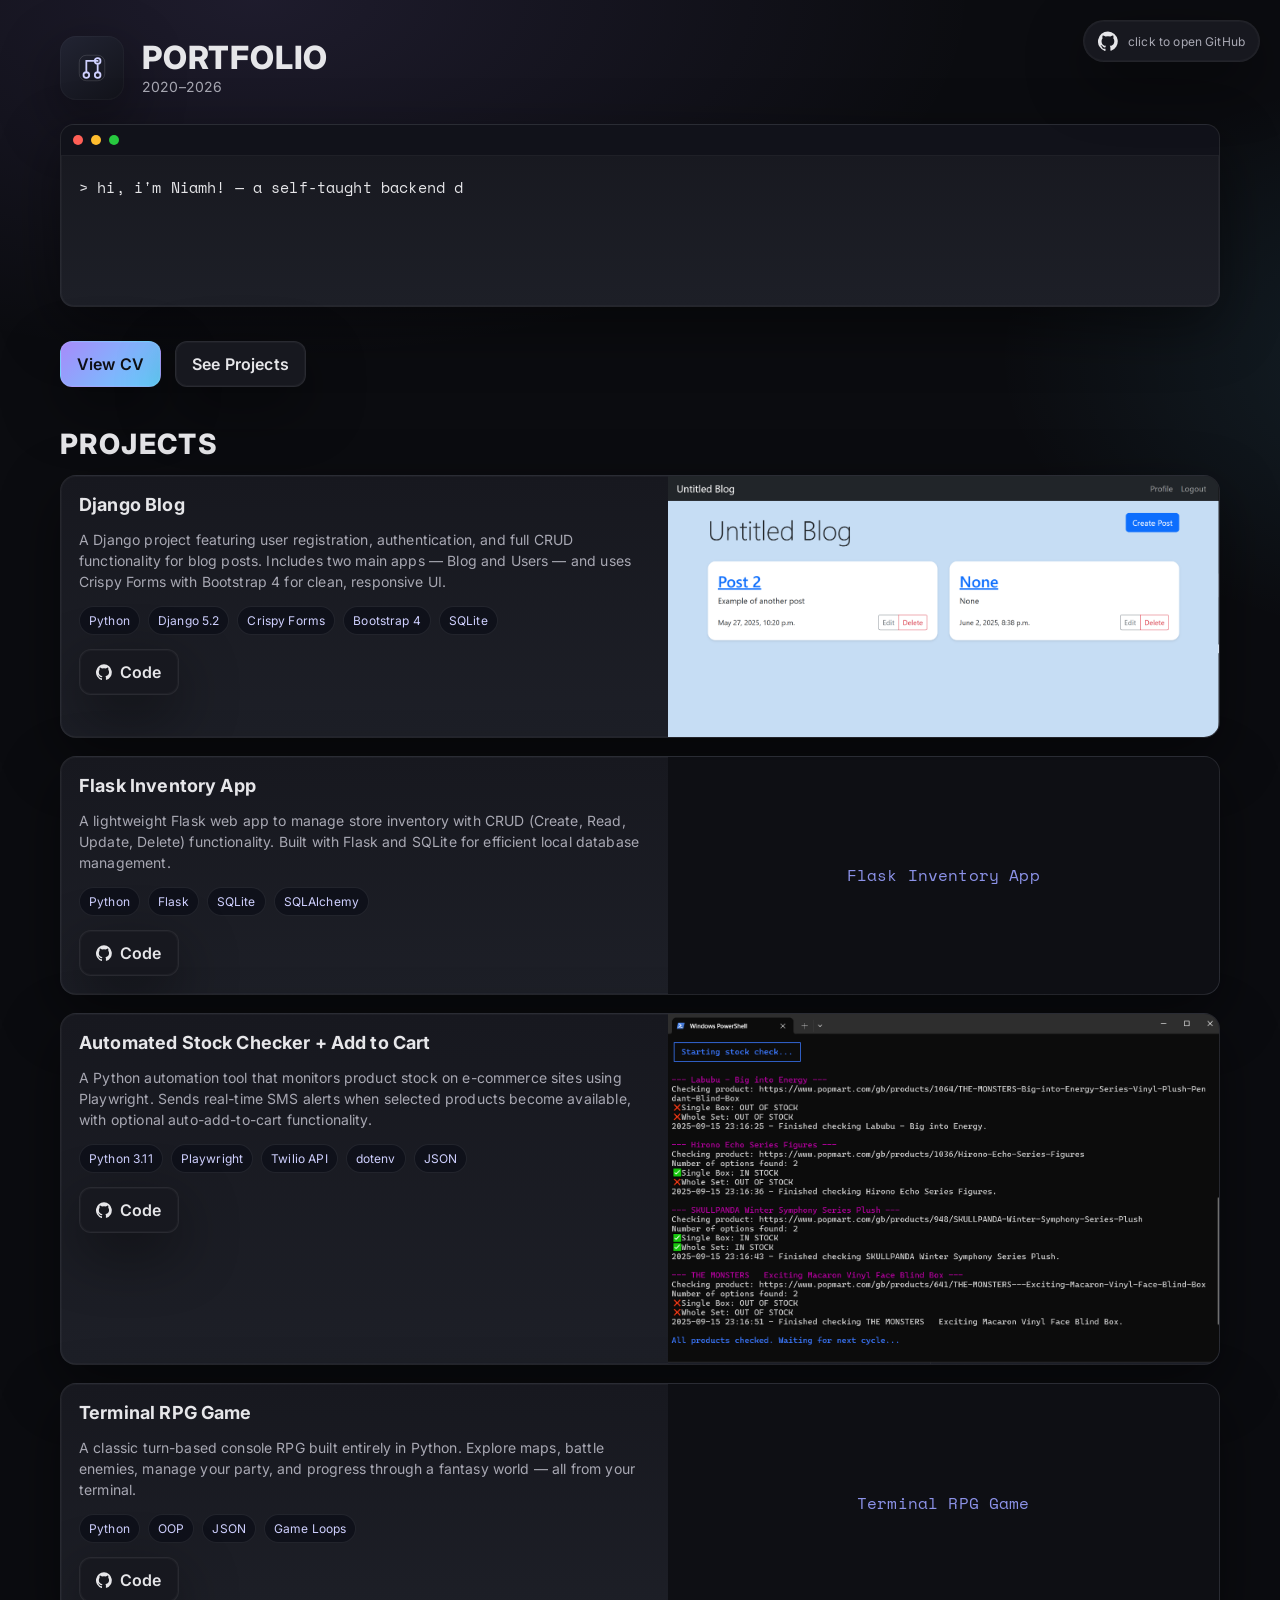
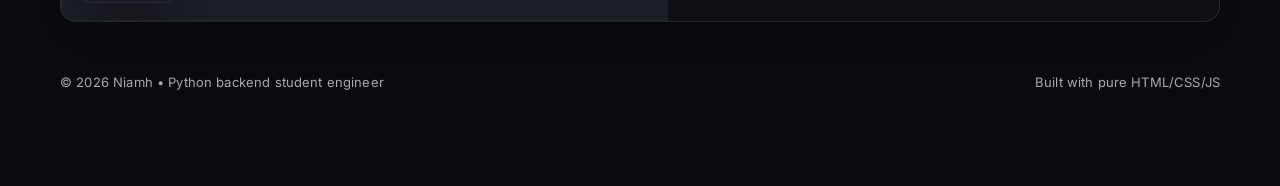
==== index.html @ 4425b6d7 "feat(frontend): add dynamic project card images and CSS media fit tweak - Updated projectCard() to a" ====
<!DOCTYPE html>
<html lang="en">
<head>
  <meta charset="UTF-8" />
  <meta name="viewport" content="width=device-width, initial-scale=1" />
  <title>Niamh | Python Backend Portfolio</title>
  <link rel="preconnect" href="https://fonts.googleapis.com">
  <link rel="preconnect" href="https://fonts.gstatic.com" crossorigin>
  <link href="https://fonts.googleapis.com/css2?family=Inter:wght@400;600;800&family=Space+Mono:wght@400;700&display=swap" rel="stylesheet">
  <style>
    :root{
      --bg:#0b0c10;
      --panel:#17181f;
      --panel-2:#1d1f27;
      --text:#e6e6e9;
      --muted:#a8a8b3;
      --accent:#a78bfa;    /* lavender */
      --accent-2:#64d2ff;  /* blue */
      --ok:#41d695;
      --shadow: 0 20px 60px rgba(0,0,0,.45), 0 0 0 1px rgba(255,255,255,.03) inset;
      --radius: 18px;
    }
    *{box-sizing:border-box}
    html,body{margin:0}
    body{
      font-family: Inter, system-ui, -apple-system, Segoe UI, Roboto, Ubuntu, Cantarell, Noto Sans, "Helvetica Neue", Arial, "Apple Color Emoji", "Segoe UI Emoji";
      background: radial-gradient(1200px 600px at 20% 0%, rgba(167,139,250,.12), transparent 60%),
                  radial-gradient(900px 500px at 120% 20%, rgba(100,210,255,.12), transparent 60%),
                  var(--bg);
      color:var(--text);
      letter-spacing:.15px;
    }
    a{color:inherit}
    .container{max-width:1200px;margin:0 auto;padding:28px 20px 96px}

    /* Header */
    header{display:flex;align-items:center;gap:18px;margin-top:8px;margin-bottom:24px}
    .logo{
      display:grid;place-items:center;height:64px;width:64px;border-radius:16px;background:linear-gradient(145deg, #222433, #12131a);
      box-shadow: var(--shadow);
    }
    .logo svg{height:34px}
    .title{line-height:1}
    .title h1{font-weight:800;margin:0;font-size:32px;letter-spacing:.8px}
    .title p{margin:6px 0 0;color:var(--muted);font-size:14px}

    /* GitHub bubble */
    .github-fab{position:fixed;right:20px;top:20px;z-index:50}
    .github-fab a{display:flex;align-items:center;gap:10px;background:var(--panel);padding:10px 14px;border-radius:999px;text-decoration:none;color:var(--text);box-shadow:var(--shadow);border:1px solid rgba(255,255,255,.05)}
    .github-fab .hint{font-size:12px;color:var(--muted)}
    .github-fab svg{height:20px;width:20px}

    /* Intro terminal */
    .intro{display:grid;grid-template-columns:1fr;gap:24px;align-items:start;margin-bottom:40px}
    .term{
      background:linear-gradient(180deg, var(--panel), var(--panel-2));
      border-radius:14px;box-shadow:var(--shadow);
      border:1px solid rgba(255,255,255,.06);
      overflow:hidden;
    }
    .term-header{display:flex;align-items:center;gap:8px;padding:10px 12px;border-bottom:1px solid rgba(255,255,255,.06);background:#11121a}
    .dot{height:10px;width:10px;border-radius:10px}
    .dot.red{background:#ff5f56}.dot.yellow{background:#ffbd2e}.dot.green{background:#27c93f}
    .term-body{font-family:"Space Mono", ui-monospace, SFMono-Regular, Menlo, Monaco, Consolas, "Liberation Mono", "Courier New", monospace;
      padding:20px 18px 24px;font-size:15px;white-space:pre-wrap;min-height:150px}
    .caret{display:inline-block;width:9px;height:1.15em;background:#9aa1ff;vertical-align:-2px;margin-left:2px;animation:blink 1.1s steps(2,end) infinite}
    @keyframes blink{50%{opacity:0}}

    .cta-row{display:flex;gap:14px;margin-top:10px}
    .btn{display:inline-flex;align-items:center;gap:8px;padding:12px 16px;border-radius:12px;text-decoration:none;font-weight:600;border:1px solid rgba(255,255,255,.08);box-shadow:var(--shadow)}
    .btn.primary{background:linear-gradient(135deg, var(--accent), var(--accent-2));color:#0e0f14}
    .btn.ghost{background:var(--panel);color:var(--text)}

    /* Projects */
    .section-title{font-size:28px;font-weight:800;margin:26px 0 14px;letter-spacing:1.4px}
    .projects{display:grid;grid-template-columns:repeat(12,1fr);gap:18px}
    .card{grid-column:span 12;background:linear-gradient(180deg, var(--panel), var(--panel-2));border:1px solid rgba(255,255,255,.06);border-radius:16px;overflow:hidden;display:grid;grid-template-columns:1.1fr 1fr;box-shadow:var(--shadow)}
    .card-media{position:relative;background:#0e0f14;min-height:160px}
    .thumb{position:absolute;inset:0;display:grid;place-items:center;font-family:"Space Mono";color:#9aa1ff;opacity:.9}
    .card-body{padding:18px}
    .card h3{margin:0 0 8px;font-size:18px}
    .desc{color:var(--muted);font-size:14px;line-height:1.5}
    .stack{display:flex;flex-wrap:wrap;gap:8px;margin:12px 0 14px}
    .tag{font-size:12px;padding:6px 9px;border-radius:999px;background:#0f111a;border:1px solid rgba(255,255,255,.08);color:#cfd0ff}
    .card-actions{display:flex;gap:10px}

    .github-icon{height:16px;width:16px}

    @media (max-width:950px){
      .card{grid-template-columns:1fr}
    }
    @media (min-width:780px){
      .card{grid-column:span 12}
    }

    /* Make project images cover box neatly */
    .card-media { display:flex; align-items:center; justify-content:center; overflow:hidden; }
    .card-media img { width:100%; height:100%; object-fit:cover; }



    footer{margin-top:52px;color:var(--muted);font-size:13px;display:flex;justify-content:space-between;gap:10px;flex-wrap:wrap}
  </style>
</head>
<body>
  <!-- Floating GitHub CTA -->
  <div class="github-fab" aria-label="Open GitHub profile">
    <a id="githubLink" href="#" target="_blank" rel="noopener">
      <svg viewBox="0 0 24 24" fill="currentColor" aria-hidden="true"><path d="M12 .5a12 12 0 0 0-3.79 23.39c.6.11.82-.26.82-.58l-.01-2.04c-3.34.73-4.04-1.61-4.04-1.61-.54-1.39-1.31-1.76-1.31-1.76-1.07-.73.08-.72.08-.72 1.19.08 1.82 1.23 1.82 1.23 1.05 1.8 2.75 1.28 3.42.98.11-.76.41-1.28.75-1.57-2.66-.3-5.47-1.34-5.47-5.97 0-1.32.47-2.39 1.23-3.24-.12-.3-.53-1.52.12-3.17 0 0 1.01-.32 3.3 1.23a11.5 11.5 0 0 1 6 0c2.29-1.55 3.3-1.23 3.3-1.23.65 1.65.24 2.87.12 3.17.76.85 1.23 1.92 1.23 3.24 0 4.64-2.81 5.67-5.49 5.97.42.36.8 1.08.8 2.18l-.01 3.23c0 .32.21.7.83.58A12 12 0 0 0 12 .5Z"/></svg>
      <span class="hint">click to open GitHub</span>
    </a>
  </div>

  <div class="container">
    <header>
      <div class="logo" aria-hidden="true">
        <svg viewBox="0 0 48 48" fill="none" xmlns="http://www.w3.org/2000/svg">
          <rect x="6" y="6" width="36" height="36" rx="10" stroke="rgba(255,255,255,.18)"/>
          <path d="M16 30a4 4 0 1 0 0 8 4 4 0 0 0 0-8Zm16-20a4 4 0 1 0 0 8 4 4 0 0 0 0-8Zm0 20a4 4 0 1 0 0 8 4 4 0 0 0 0-8ZM16 30V14h16m0 16V18" stroke="#cfd0ff" stroke-width="2.5" stroke-linecap="round"/>
        </svg>
      </div>
      <div class="title">
        <h1>PORTFOLIO</h1>
        <p id="years">2020–<span id="year"></span></p>
      </div>
    </header>

    <section class="intro">
      <div class="term" aria-label="terminal intro">
        <div class="term-header">
          <span class="dot red"></span>
          <span class="dot yellow"></span>
          <span class="dot green"></span>
        </div>
        <div class="term-body" id="terminalText" role="status" aria-live="polite"></div>
      </div>
      <div class="cta-row">
        <a class="btn primary" id="cvBtn" href="#" target="_blank" rel="noopener">View CV</a>
        <a class="btn ghost" href="#projects">See Projects</a>
      </div>
    </section>

    <h2 class="section-title" id="projects">PROJECTS</h2>
    <div class="projects" id="projectsGrid" aria-live="polite"></div>

    <footer>
      <span>© <span id="footerYear"></span> Niamh • Python backend student engineer</span>
      <span>Built with pure HTML/CSS/JS</span>
    </footer>
  </div>

  <script>
    // ====== Editable profile links ======
    const LINKS = {
      github: "https://github.com/nievyx/",
      cv: "https://your-cv-link.example.com/Niamh_CV.pdf"
    };

    // ====== Intro typewriter ======
    const introLines = [
      "> hi, i'm Niamh! — a self-taught backend developer and first-year software engineering student ",
      "> i love designing efficient python APIs, automating workflows, and exploring devops practices",
      "> currently expanding my skills through projects and open to remote opportunities"
    ];

    function typeInto(el, lines, speed=28){
      let i=0, line=0; el.textContent="";
      function tick(){
        if(line >= lines.length){
          if(!el.querySelector('.caret')){const c=document.createElement('span');c.className='caret';el.appendChild(c);}return;
        }
        if(i < lines[line].length){
          el.textContent += lines[line][i++];
        }else{
          el.textContent += "\n"; line++; i=0;
        }
        requestAnimationFrame(()=>setTimeout(tick, speed));
      }
      tick();
    }

    // ====== Projects data ====== #TODO: modularise products - Move project data into /data/projects.js for maintainability 
    const user_github_site = "https://github.com/nievyx"
    // const project_image_folder = "\assets\imgs\" + name + "\demo.png"
    const projects = [
      {
    title: "Django Blog",
    name: "django_project",
    desc: "A Django project featuring user registration, authentication, and full CRUD functionality for blog posts. Includes two main apps — Blog and Users — and uses Crispy Forms with Bootstrap 4 for clean, responsive UI.",
    stack: ["Python", "Django 5.2", "Crispy Forms", "Bootstrap 4", "SQLite"],
    links: { 
      repo: user_github_site + "/Django_Project", 
      demo: null 
    }
  },
  {
    title: "Flask Inventory App",
    name: "flaskinventoryapp",
    desc: "A lightweight Flask web app to manage store inventory with CRUD (Create, Read, Update, Delete) functionality. Built with Flask and SQLite for efficient local database management.",
    stack: ["Python", "Flask", "SQLite", "SQLAlchemy"],
    links: { 
      repo: user_github_site + "/FlaskInventoryApp", 
      demo: null 
    }
  },
  {
    title: "Automated Stock Checker + Add to Cart",
    name: "playwright-auto-checker",
    desc: "A Python automation tool that monitors product stock on e-commerce sites using Playwright. Sends real-time SMS alerts when selected products become available, with optional auto-add-to-cart functionality.",
    stack: ["Python 3.11", "Playwright", "Twilio API", "dotenv", "JSON"],
    links: { 
      repo: user_github_site + "/playwright-auto-checker", 
      demo: null
    }
  },
  {
    title: "Terminal RPG Game",
    name: "class-based-rpg-python",
    desc: "A classic turn-based console RPG built entirely in Python. Explore maps, battle enemies, manage your party, and progress through a fantasy world — all from your terminal.",
    stack: ["Python", "OOP", "JSON", "Game Loops"],
    links: { 
      repo: user_github_site + "/class-based-rpg-python", 
      demo: null 
    }
  }
];
    

    // function projectCard(p){
    //   const grid = document.createElement('article');
    //   grid.className = 'card';
    //   grid.innerHTML = `
    //     <div class="card-body">
    //       <h3>${p.title}</h3>
    //       <p class="desc">${p.desc}</p>
    //       <div class="stack">${p.stack.map(s=>`<span class="tag">${s}</span>`).join('')}</div>
    //       <div class="card-actions">
    //         ${p.links.repo ? `<a class="btn ghost" href="${p.links.repo}" target="_blank" rel="noopener"> <svg class="github-icon" viewBox="0 0 24 24" fill="currentColor"><path d="M12 .5a12 12 0 0 0-3.79 23.39c.6.11.82-.26.82-.58l-.01-2.04c-3.34.73-4.04-1.61-4.04-1.61-.54-1.39-1.31-1.76-1.31-1.76-1.07-.73.08-.72.08-.72 1.19.08 1.82 1.23 1.82 1.23 1.05 1.8 2.75 1.28 3.42.98.11-.76.41-1.28.75-1.57-2.66-.3-5.47-1.34-5.47-5.97 0-1.32.47-2.39 1.23-3.24-.12-.3-.53-1.52.12-3.17 0 0 1.01-.32 3.3 1.23a11.5 11.5 0 0 1 6 0c2.29-1.55 3.3-1.23 3.3-1.23.65 1.65.24 2.87.12 3.17.76.85 1.23 1.92 1.23 3.24 0 4.64-2.81 5.67-5.49 5.97.42.36.8 1.08.8 2.18l-.01 3.23c0 .32.21.7.83.58A12 12 0 0 0 12 .5Z"/></svg> Code</a>`: ''}
    //         ${p.links.demo ? `<a class="btn primary" href="${p.links.demo}" target="_blank" rel="noopener">Live Demo</a>`: ''}
    //       </div>
    //     </div>
    //     <div class="card-media">
    //       <div class="thumb">${p.title}</div>
    //     </div>`;
    //   return grid;
    // }

    function projectCard(p){
    const grid = document.createElement('article');
    grid.className = 'card';

    // build media
    const media = document.createElement('div');
    media.className = 'card-media';

    const img = document.createElement('img');
    img.src = `assets/imgs/${p.name}/demo.png`;
    img.alt = `${p.title} demo`;
    img.loading = "lazy";
    img.onerror = () => {
      img.remove();
      const thumb = document.createElement('div');
      thumb.className = 'thumb';
      thumb.textContent = p.title;
      media.appendChild(thumb);
    };
    media.appendChild(img);

    grid.innerHTML = `
      <div class="card-body">
        <h3>${p.title}</h3>
        <p class="desc">${p.desc}</p>
        <div class="stack">${p.stack.map(s=>`<span class="tag">${s}</span>`).join('')}</div>
        <div class="card-actions">
          ${p.links.repo ? `<a class="btn ghost" href="${p.links.repo}" target="_blank" rel="noopener">
            <svg class="github-icon" viewBox="0 0 24 24" fill="currentColor"><path d="M12 .5a12 12 0 0 0-3.79 23.39c.6.11.82-.26.82-.58l-.01-2.04c-3.34.73-4.04-1.61-4.04-1.61-.54-1.39-1.31-1.76-1.31-1.76-1.07-.73.08-.72.08-.72 1.19.08 1.82 1.23 1.82 1.23 1.05 1.8 2.75 1.28 3.42.98.11-.76.41-1.28.75-1.57-2.66-.3-5.47-1.34-5.47-5.97 0-1.32.47-2.39 1.23-3.24-.12-.3-.53-1.52.12-3.17 0 0 1.01-.32 3.3 1.23a11.5 11.5 0 0 1 6 0c2.29-1.55 3.3-1.23 3.3-1.23.65 1.65.24 2.87.12 3.17.76.85 1.23 1.92 1.23 3.24 0 4.64-2.81 5.67-5.49 5.97.42.36.8 1.08.8 2.18l-.01 3.23c0 .32.21.7.83.58A12 12 0 0 0 12 .5Z"/></svg>
            Code</a>`: ''}
          ${p.links.demo ? `<a class="btn primary" href="${p.links.demo}" target="_blank" rel="noopener">Live Demo</a>`: ''}
        </div>
      </div>
    `;
    grid.appendChild(media);
    return grid;
  }


    // Render
    document.getElementById('projectsGrid').append(...projects.map(projectCard));
    typeInto(document.getElementById('terminalText'), introLines, 18);

    // Years & links
    const y = new Date().getFullYear();
    document.getElementById('year').textContent = y;
    document.getElementById('footerYear').textContent = y;
    document.getElementById('githubLink').href = LINKS.github;
    document.getElementById('cvBtn').href = LINKS.cv;
  </script>
</body>
</html>
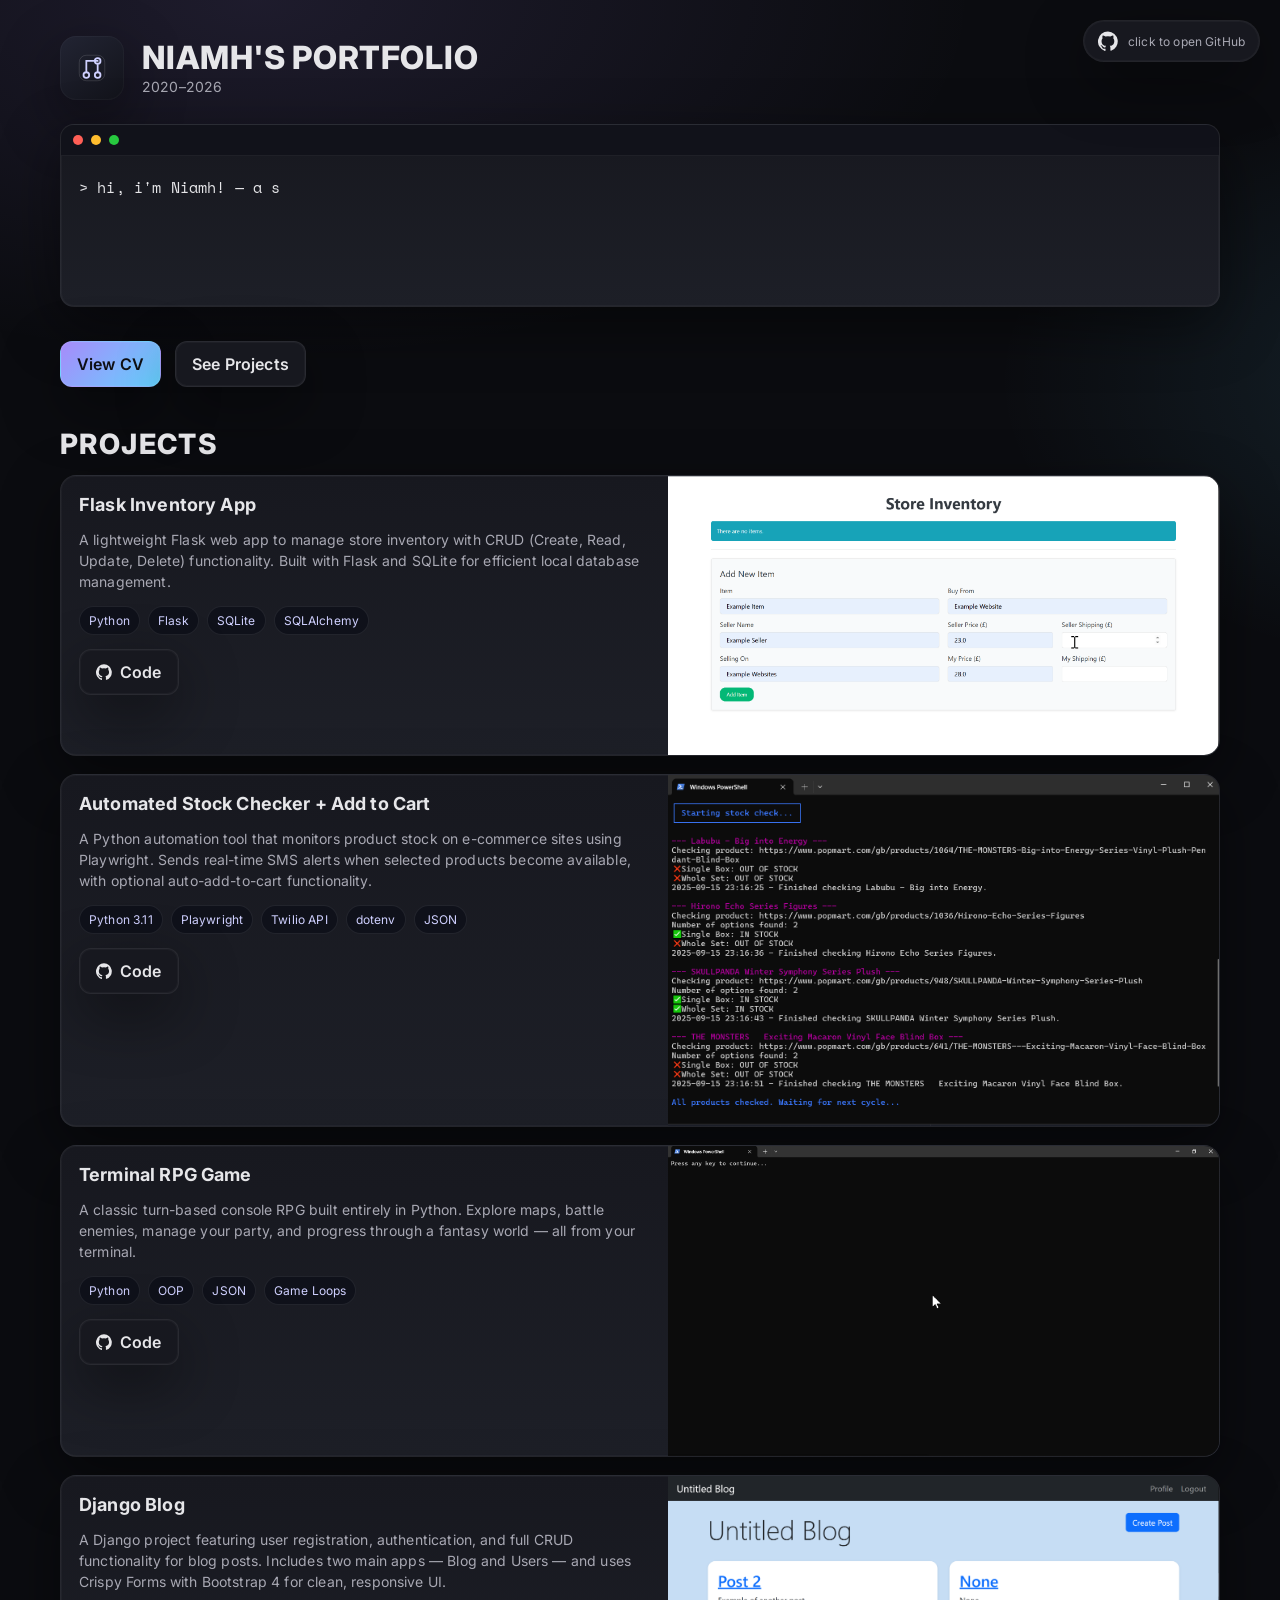
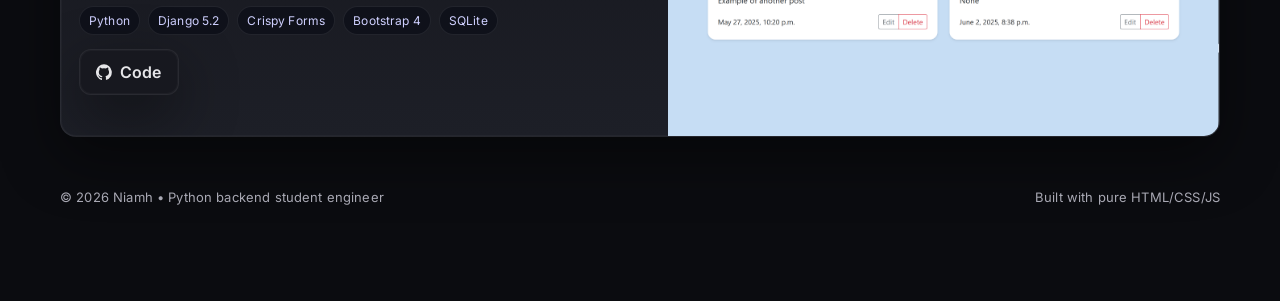
==== commit a0a03a39: "feat(frontend: supports gifs and defaults to png when not available, header updated with name" ====
--- a/index.html
+++ b/index.html
@@ -120,7 +120,7 @@
         </svg>
       </div>
       <div class="title">
-        <h1>PORTFOLIO</h1>
+        <h1>NIAMH'S PORTFOLIO</h1>
         <p id="years">2020–<span id="year"></span></p>
       </div>
     </header>
@@ -183,16 +183,6 @@
     const user_github_site = "https://github.com/nievyx"
     // const project_image_folder = "\assets\imgs\" + name + "\demo.png"
     const projects = [
-      {
-    title: "Django Blog",
-    name: "django_project",
-    desc: "A Django project featuring user registration, authentication, and full CRUD functionality for blog posts. Includes two main apps — Blog and Users — and uses Crispy Forms with Bootstrap 4 for clean, responsive UI.",
-    stack: ["Python", "Django 5.2", "Crispy Forms", "Bootstrap 4", "SQLite"],
-    links: { 
-      repo: user_github_site + "/Django_Project", 
-      demo: null 
-    }
-  },
   {
     title: "Flask Inventory App",
     name: "flaskinventoryapp",
@@ -220,6 +210,16 @@
     stack: ["Python", "OOP", "JSON", "Game Loops"],
     links: { 
       repo: user_github_site + "/class-based-rpg-python", 
+      demo: null 
+    }
+  },
+   {
+    title: "Django Blog",
+    name: "django_project",
+    desc: "A Django project featuring user registration, authentication, and full CRUD functionality for blog posts. Includes two main apps — Blog and Users — and uses Crispy Forms with Bootstrap 4 for clean, responsive UI.",
+    stack: ["Python", "Django 5.2", "Crispy Forms", "Bootstrap 4", "SQLite"],
+    links: { 
+      repo: user_github_site + "/Django_Project", 
       demo: null 
     }
   }
@@ -254,16 +254,15 @@
     media.className = 'card-media';
 
     const img = document.createElement('img');
-    img.src = `assets/imgs/${p.name}/demo.png`;
+    img.src = `assets/imgs/${p.name}/demo.gif`;   // try .gif first
     img.alt = `${p.title} demo`;
     img.loading = "lazy";
+
+    // fallback to PNG if the GIF doesn’t exist
     img.onerror = () => {
-      img.remove();
-      const thumb = document.createElement('div');
-      thumb.className = 'thumb';
-      thumb.textContent = p.title;
-      media.appendChild(thumb);
-    };
+    img.onerror = null; // prevent loop
+    img.src = `assets/imgs/${p.name}/demo.png`;
+  };
     media.appendChild(img);
 
     grid.innerHTML = `
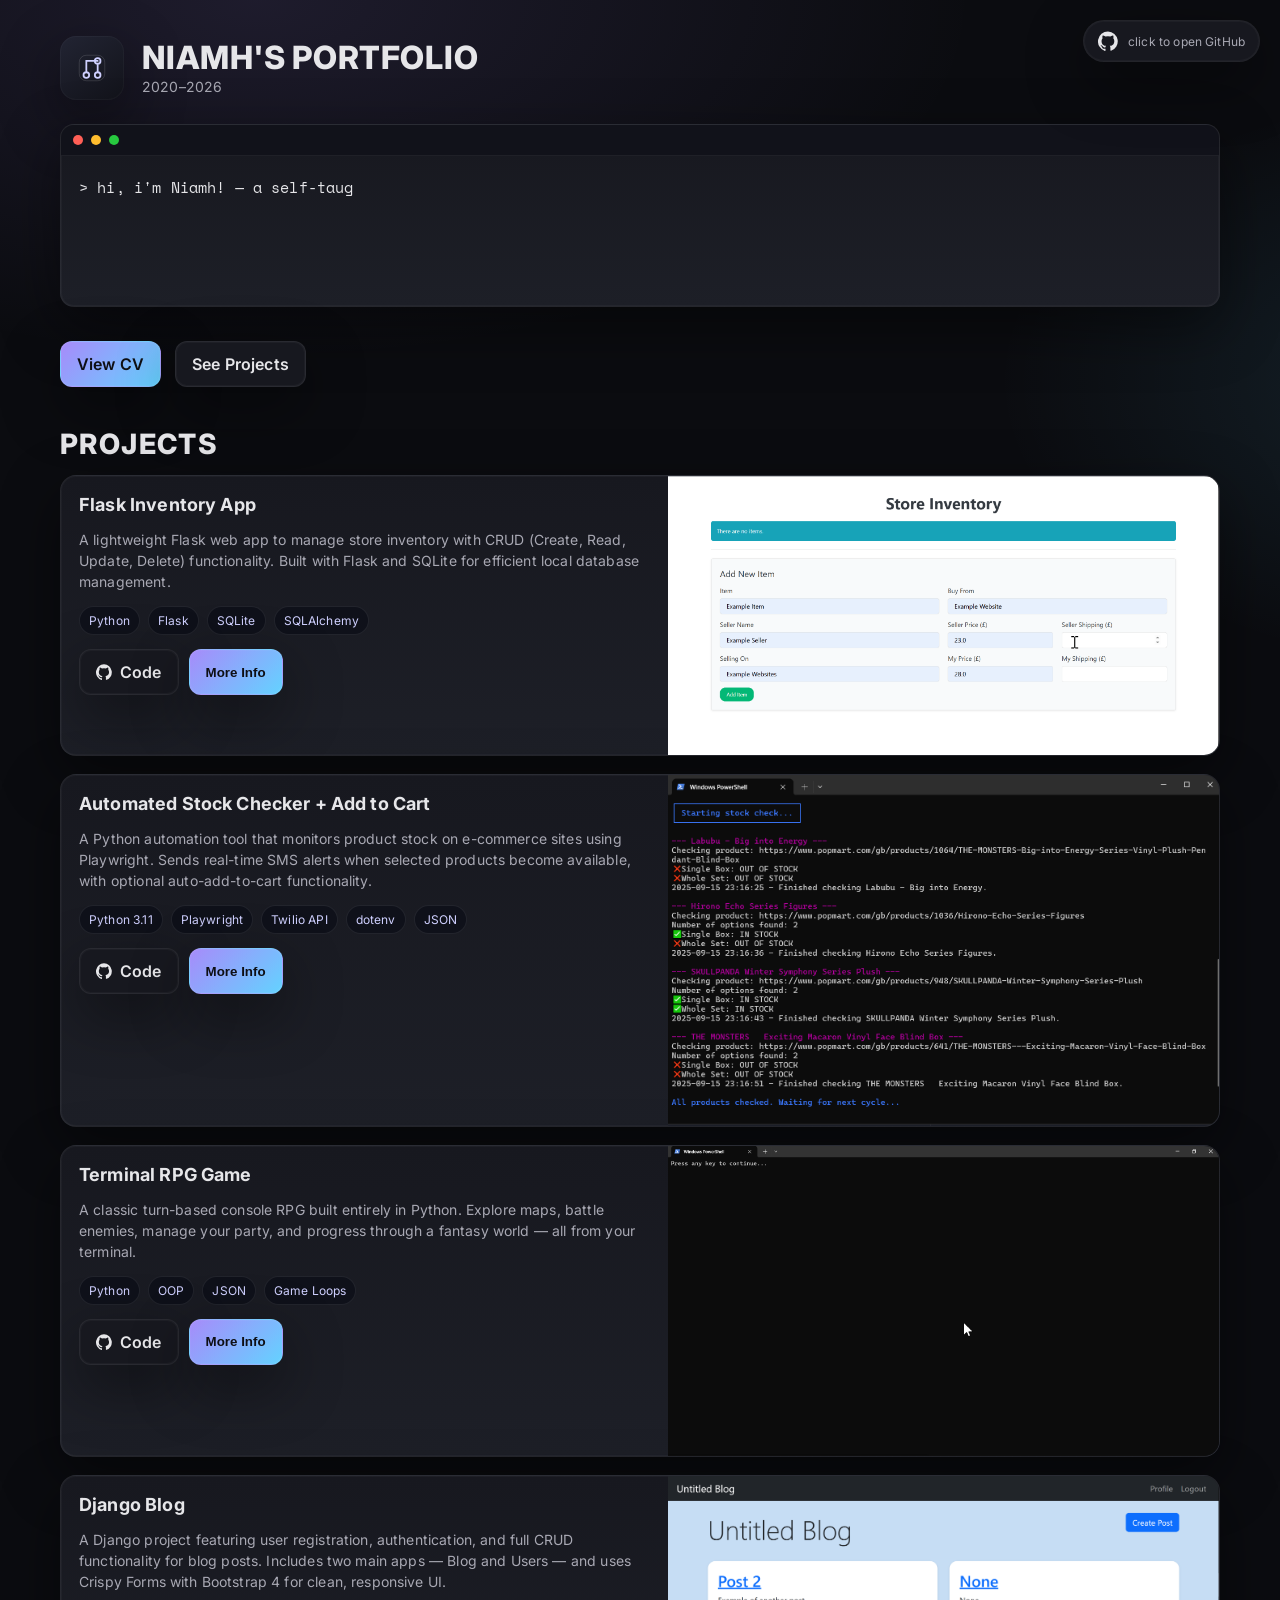
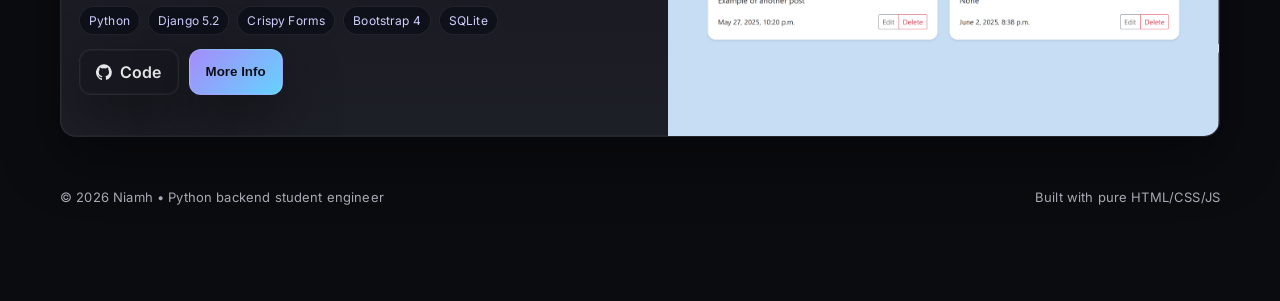
==== commit 0c519523: "Feature: terminal pop up window now with a more info button for products" ====
--- a/index.html
+++ b/index.html
@@ -67,7 +67,7 @@
     @keyframes blink{50%{opacity:0}}
 
     .cta-row{display:flex;gap:14px;margin-top:10px}
-    .btn{display:inline-flex;align-items:center;gap:8px;padding:12px 16px;border-radius:12px;text-decoration:none;font-weight:600;border:1px solid rgba(255,255,255,.08);box-shadow:var(--shadow)}
+    .btn{display:inline-flex;align-items:center;gap:8px;padding:12px 16px;border-radius:12px;text-decoration:none;font-weight:600;border:1px solid rgba(255,255,255,.08);box-shadow:var(--shadow);cursor:pointer}
     .btn.primary{background:linear-gradient(135deg, var(--accent), var(--accent-2));color:#0e0f14}
     .btn.ghost{background:var(--panel);color:var(--text)}
 
@@ -82,7 +82,7 @@
     .desc{color:var(--muted);font-size:14px;line-height:1.5}
     .stack{display:flex;flex-wrap:wrap;gap:8px;margin:12px 0 14px}
     .tag{font-size:12px;padding:6px 9px;border-radius:999px;background:#0f111a;border:1px solid rgba(255,255,255,.08);color:#cfd0ff}
-    .card-actions{display:flex;gap:10px}
+    .card-actions{display:flex;gap:10px;flex-wrap:wrap}
 
     .github-icon{height:16px;width:16px}
 
@@ -97,9 +97,62 @@
     .card-media { display:flex; align-items:center; justify-content:center; overflow:hidden; }
     .card-media img { width:100%; height:100%; object-fit:cover; }
 
-
+    /* ===== Simple Popup Modal ===== */
+    .modal {
+      position: fixed;
+      inset: 0;
+      display: none;
+      z-index: 3000;
+    }
+
+    .modal.show {
+      display: block;
+    }
+
+    .modal-backdrop {
+      position: absolute;
+      inset: 0;
+      background: rgba(0, 0, 0, 0.75);
+    }
+
+    /* make popup window use terminal styling */
+    .modal-content {
+      position: absolute;
+      top: 50%;
+      left: 50%;
+      transform: translate(-50%, -50%);
+      width: min(850px, 90%);
+      max-height: 85vh;
+      overflow-y: auto;
+      padding: 0; /* header + body handle padding */
+      border-radius: 14px;
+      box-shadow: var(--shadow);
+      border: 1px solid rgba(255,255,255,0.08);
+      background: linear-gradient(180deg, var(--panel), var(--panel-2));
+      font-family: "Space Mono", ui-monospace, monospace;
+    }
+
+    /* close button now lives in the terminal header */
+    .modal-close {
+      margin-left: auto;
+      background: transparent;
+      border: none;
+      color: var(--muted);
+      cursor: pointer;
+      font-size: 18px;
+      padding: 0;
+    }
 
     footer{margin-top:52px;color:var(--muted);font-size:13px;display:flex;justify-content:space-between;gap:10px;flex-wrap:wrap}
+
+
+    .modal-body-terminal {
+    font-family: "Space Mono", ui-monospace, monospace;
+    padding: 20px 18px 24px;
+    font-size: 15px;
+    white-space: normal;  /* important */
+  }
+
   </style>
 </head>
 <body>
@@ -127,11 +180,12 @@
 
     <section class="intro">
       <div class="term" aria-label="terminal intro">
-        <div class="term-header">
-          <span class="dot red"></span>
-          <span class="dot yellow"></span>
-          <span class="dot green"></span>
-        </div>
+      <div class="term-header">
+        <span class="dot red" onclick="closeModal()" style="cursor:pointer;"></span>
+        <span class="dot yellow"></span>
+        <span class="dot green"></span>
+      </div>
+
         <div class="term-body" id="terminalText" role="status" aria-live="polite"></div>
       </div>
       <div class="cta-row">
@@ -149,6 +203,20 @@
     </footer>
   </div>
 
+  <!-- UNIVERSAL POPUP MODAL (NOW TERMINAL-STYLED) -->
+  <div id="modal" class="modal">
+    <div class="modal-backdrop" onclick="closeModal()"></div>
+    <div class="modal-content term">
+      <div class="term-header">
+  <span class="dot red" onclick="closeModal()" style="cursor:pointer;"></span>
+  <span class="dot yellow"></span>
+  <span class="dot green"></span>
+</div>
+
+      <div id="modal-inner" class="modal-body-terminal"></div>
+    </div>
+  </div>
+
   <script>
     // ====== Editable profile links ======
     const LINKS = {
@@ -167,7 +235,12 @@
       let i=0, line=0; el.textContent="";
       function tick(){
         if(line >= lines.length){
-          if(!el.querySelector('.caret')){const c=document.createElement('span');c.className='caret';el.appendChild(c);}return;
+          if(!el.querySelector('.caret')){
+            const c=document.createElement('span');
+            c.className='caret';
+            el.appendChild(c);
+          }
+          return;
         }
         if(i < lines[line].length){
           el.textContent += lines[line][i++];
@@ -179,112 +252,145 @@
       tick();
     }
 
-    // ====== Projects data ====== #TODO: modularise products - Move project data into /data/projects.js for maintainability 
+    // ====== Projects data ====== 
     const user_github_site = "https://github.com/nievyx"
-    // const project_image_folder = "\assets\imgs\" + name + "\demo.png"
     const projects = [
-  {
-    title: "Flask Inventory App",
-    name: "flaskinventoryapp",
-    desc: "A lightweight Flask web app to manage store inventory with CRUD (Create, Read, Update, Delete) functionality. Built with Flask and SQLite for efficient local database management.",
-    stack: ["Python", "Flask", "SQLite", "SQLAlchemy"],
-    links: { 
-      repo: user_github_site + "/FlaskInventoryApp", 
-      demo: null 
-    }
-  },
-  {
-    title: "Automated Stock Checker + Add to Cart",
-    name: "playwright-auto-checker",
-    desc: "A Python automation tool that monitors product stock on e-commerce sites using Playwright. Sends real-time SMS alerts when selected products become available, with optional auto-add-to-cart functionality.",
-    stack: ["Python 3.11", "Playwright", "Twilio API", "dotenv", "JSON"],
-    links: { 
-      repo: user_github_site + "/playwright-auto-checker", 
-      demo: null
-    }
-  },
-  {
-    title: "Terminal RPG Game",
-    name: "class-based-rpg-python",
-    desc: "A classic turn-based console RPG built entirely in Python. Explore maps, battle enemies, manage your party, and progress through a fantasy world — all from your terminal.",
-    stack: ["Python", "OOP", "JSON", "Game Loops"],
-    links: { 
-      repo: user_github_site + "/class-based-rpg-python", 
-      demo: null 
-    }
-  },
-   {
-    title: "Django Blog",
-    name: "django_project",
-    desc: "A Django project featuring user registration, authentication, and full CRUD functionality for blog posts. Includes two main apps — Blog and Users — and uses Crispy Forms with Bootstrap 4 for clean, responsive UI.",
-    stack: ["Python", "Django 5.2", "Crispy Forms", "Bootstrap 4", "SQLite"],
-    links: { 
-      repo: user_github_site + "/Django_Project", 
-      demo: null 
-    }
-  }
-];
+      {
+        title: "Flask Inventory App",
+        name: "flaskinventoryapp",
+        desc: "A lightweight Flask web app to manage store inventory with CRUD (Create, Read, Update, Delete) functionality. Built with Flask and SQLite for efficient local database management.",
+        stack: ["Python", "Flask", "SQLite", "SQLAlchemy"],
+        links: { 
+          repo: user_github_site + "/FlaskInventoryApp", 
+          demo: null 
+        }
+      },
+      {
+        title: "Automated Stock Checker + Add to Cart",
+        name: "playwright-auto-checker",
+        desc: "A Python automation tool that monitors product stock on e-commerce sites using Playwright. Sends real-time SMS alerts when selected products become available, with optional auto-add-to-cart functionality.",
+        stack: ["Python 3.11", "Playwright", "Twilio API", "dotenv", "JSON"],
+        links: { 
+          repo: user_github_site + "/playwright-auto-checker", 
+          demo: null
+        }
+      },
+      {
+        title: "Terminal RPG Game",
+        name: "class-based-rpg-python",
+        desc: "A classic turn-based console RPG built entirely in Python. Explore maps, battle enemies, manage your party, and progress through a fantasy world — all from your terminal.",
+        stack: ["Python", "OOP", "JSON", "Game Loops"],
+        links: { 
+          repo: user_github_site + "/class-based-rpg-python", 
+          demo: null 
+        }
+      },
+      {
+        title: "Django Blog",
+        name: "django_project",
+        desc: "A Django project featuring user registration, authentication, and full CRUD functionality for blog posts. Includes two main apps — Blog and Users — and uses Crispy Forms with Bootstrap 4 for clean, responsive UI.",
+        stack: ["Python", "Django 5.2", "Crispy Forms", "Bootstrap 4", "SQLite"],
+        links: { 
+          repo: user_github_site + "/Django_Project", 
+          demo: null 
+        }
+      }
+    ];
     
-
-    // function projectCard(p){
-    //   const grid = document.createElement('article');
-    //   grid.className = 'card';
-    //   grid.innerHTML = `
-    //     <div class="card-body">
-    //       <h3>${p.title}</h3>
-    //       <p class="desc">${p.desc}</p>
-    //       <div class="stack">${p.stack.map(s=>`<span class="tag">${s}</span>`).join('')}</div>
-    //       <div class="card-actions">
-    //         ${p.links.repo ? `<a class="btn ghost" href="${p.links.repo}" target="_blank" rel="noopener"> <svg class="github-icon" viewBox="0 0 24 24" fill="currentColor"><path d="M12 .5a12 12 0 0 0-3.79 23.39c.6.11.82-.26.82-.58l-.01-2.04c-3.34.73-4.04-1.61-4.04-1.61-.54-1.39-1.31-1.76-1.31-1.76-1.07-.73.08-.72.08-.72 1.19.08 1.82 1.23 1.82 1.23 1.05 1.8 2.75 1.28 3.42.98.11-.76.41-1.28.75-1.57-2.66-.3-5.47-1.34-5.47-5.97 0-1.32.47-2.39 1.23-3.24-.12-.3-.53-1.52.12-3.17 0 0 1.01-.32 3.3 1.23a11.5 11.5 0 0 1 6 0c2.29-1.55 3.3-1.23 3.3-1.23.65 1.65.24 2.87.12 3.17.76.85 1.23 1.92 1.23 3.24 0 4.64-2.81 5.67-5.49 5.97.42.36.8 1.08.8 2.18l-.01 3.23c0 .32.21.7.83.58A12 12 0 0 0 12 .5Z"/></svg> Code</a>`: ''}
-    //         ${p.links.demo ? `<a class="btn primary" href="${p.links.demo}" target="_blank" rel="noopener">Live Demo</a>`: ''}
-    //       </div>
-    //     </div>
-    //     <div class="card-media">
-    //       <div class="thumb">${p.title}</div>
-    //     </div>`;
-    //   return grid;
-    // }
-
     function projectCard(p){
-    const grid = document.createElement('article');
-    grid.className = 'card';
-
-    // build media
-    const media = document.createElement('div');
-    media.className = 'card-media';
-
-    const img = document.createElement('img');
-    img.src = `assets/imgs/${p.name}/demo.gif`;   // try .gif first
-    img.alt = `${p.title} demo`;
-    img.loading = "lazy";
-
-    // fallback to PNG if the GIF doesn’t exist
-    img.onerror = () => {
-    img.onerror = null; // prevent loop
-    img.src = `assets/imgs/${p.name}/demo.png`;
-  };
-    media.appendChild(img);
-
-    grid.innerHTML = `
-      <div class="card-body">
-        <h3>${p.title}</h3>
-        <p class="desc">${p.desc}</p>
-        <div class="stack">${p.stack.map(s=>`<span class="tag">${s}</span>`).join('')}</div>
-        <div class="card-actions">
-          ${p.links.repo ? `<a class="btn ghost" href="${p.links.repo}" target="_blank" rel="noopener">
-            <svg class="github-icon" viewBox="0 0 24 24" fill="currentColor"><path d="M12 .5a12 12 0 0 0-3.79 23.39c.6.11.82-.26.82-.58l-.01-2.04c-3.34.73-4.04-1.61-4.04-1.61-.54-1.39-1.31-1.76-1.31-1.76-1.07-.73.08-.72.08-.72 1.19.08 1.82 1.23 1.82 1.23 1.05 1.8 2.75 1.28 3.42.98.11-.76.41-1.28.75-1.57-2.66-.3-5.47-1.34-5.47-5.97 0-1.32.47-2.39 1.23-3.24-.12-.3-.53-1.52.12-3.17 0 0 1.01-.32 3.3 1.23a11.5 11.5 0 0 1 6 0c2.29-1.55 3.3-1.23 3.3-1.23.65 1.65.24 2.87.12 3.17.76.85 1.23 1.92 1.23 3.24 0 4.64-2.81 5.67-5.49 5.97.42.36.8 1.08.8 2.18l-.01 3.23c0 .32.21.7.83.58A12 12 0 0 0 12 .5Z"/></svg>
-            Code</a>`: ''}
-          ${p.links.demo ? `<a class="btn primary" href="${p.links.demo}" target="_blank" rel="noopener">Live Demo</a>`: ''}
+      const grid = document.createElement('article');
+      grid.className = 'card';
+
+      // build media
+      const media = document.createElement('div');
+      media.className = 'card-media';
+
+      const img = document.createElement('img');
+      img.src = `assets/imgs/${p.name}/demo.gif`;   // try .gif first
+      img.alt = `${p.title} demo`;
+      img.loading = "lazy";
+
+      // fallback to PNG if the GIF doesn’t exist
+      img.onerror = () => {
+        img.onerror = null; // prevent loop
+        img.src = `assets/imgs/${p.name}/demo.png`;
+      };
+      media.appendChild(img);
+
+      grid.innerHTML = `
+        <div class="card-body">
+          <h3>${p.title}</h3>
+          <p class="desc">${p.desc}</p>
+          <div class="stack">
+            ${p.stack.map(s=>`<span class="tag">${s}</span>`).join('')}
+          </div>
+          <div class="card-actions">
+            ${p.links.repo ? `
+              <a class="btn ghost" href="${p.links.repo}" target="_blank" rel="noopener">
+                <svg class="github-icon" viewBox="0 0 24 24" fill="currentColor" aria-hidden="true">
+                  <path d="M12 .5a12 12 0 0 0-3.79 23.39c.6.11.82-.26.82-.58l-.01-2.04c-3.34.73-4.04-1.61-4.04-1.61-.54-1.39-1.31-1.76-1.31-1.76-1.07-.73.08-.72.08-.72 1.19.08 1.82 1.23 1.82 1.23 1.05 1.8 2.75 1.28 3.42.98.11-.76.41-1.28.75-1.57-2.66-.3-5.47-1.34-5.47-5.97 0-1.32.47-2.39 1.23-3.24-.12-.3-.53-1.52.12-3.17 0 0 1.01-.32 3.3 1.23a11.5 11.5 0 0 1 6 0c2.29-1.55 3.3-1.23 3.3-1.23.65 1.65.24 2.87.12 3.17.76.85 1.23 1.92 1.23 3.24 0 4.64-2.81 5.67-5.49 5.97.42.36.8 1.08.8 2.18l-.01 3.23c0 .32.21.7.83.58A12 12 0 0 0 12 .5Z"/>
+                </svg>
+                Code
+              </a>
+            `: ''}
+            ${p.links.demo ? `
+              <a class="btn primary" href="${p.links.demo}" target="_blank" rel="noopener">Live Demo</a>
+            `: ''}
+            <button class="btn primary more-info-btn" type="button" data-project="${p.name}">
+                              More Info
+            </button>
+          </div>
         </div>
-      </div>
-    `;
-    grid.appendChild(media);
-    return grid;
-  }
-
+      `;
+      grid.appendChild(media);
+      return grid;
+    }
+
+    // Build the HTML that goes inside the popup modal for a project
+    function buildProjectModalContent(p) {
+      return `
+        <h2>${p.title}</h2>
+        <p>${p.desc}</p>
+
+        <h3>Tech Stack</h3>
+        <ul>
+          ${p.stack.map(s => `<li>${s}</li>`).join('')}
+        </ul>
+
+        <img
+          src="assets/imgs/${p.name}/demo.gif"
+          style="width:100%;margin-top:12px;border-radius:10px"
+          onerror="this.onerror=null;this.src='assets/imgs/${p.name}/demo.png';"
+        >
+      `;
+    }
+
+    // ===== Modal logic =====
+    function openModal(html) {
+      document.getElementById("modal-inner").innerHTML = html;
+      document.getElementById("modal").classList.add("show");
+    }
+
+    function closeModal() {
+      document.getElementById("modal").classList.remove("show");
+    }
+
+    // Delegate clicks on "More Info" buttons
+    document.addEventListener('click', (event) => {
+      const btn = event.target.closest('.more-info-btn');
+      if (!btn) return;
+
+      const name = btn.dataset.project;
+      const p = projects.find(pr => pr.name === name);
+      if (!p) return;
+
+      const html = buildProjectModalContent(p);
+      openModal(html);
+    });
 
     // Render
-    document.getElementById('projectsGrid').append(...projects.map(projectCard));
+    const projectsGrid = document.getElementById('projectsGrid');
+    projectsGrid.append(...projects.map(projectCard));
     typeInto(document.getElementById('terminalText'), introLines, 18);
 
     // Years & links
@@ -296,3 +402,5 @@
   </script>
 </body>
 </html>
+
+
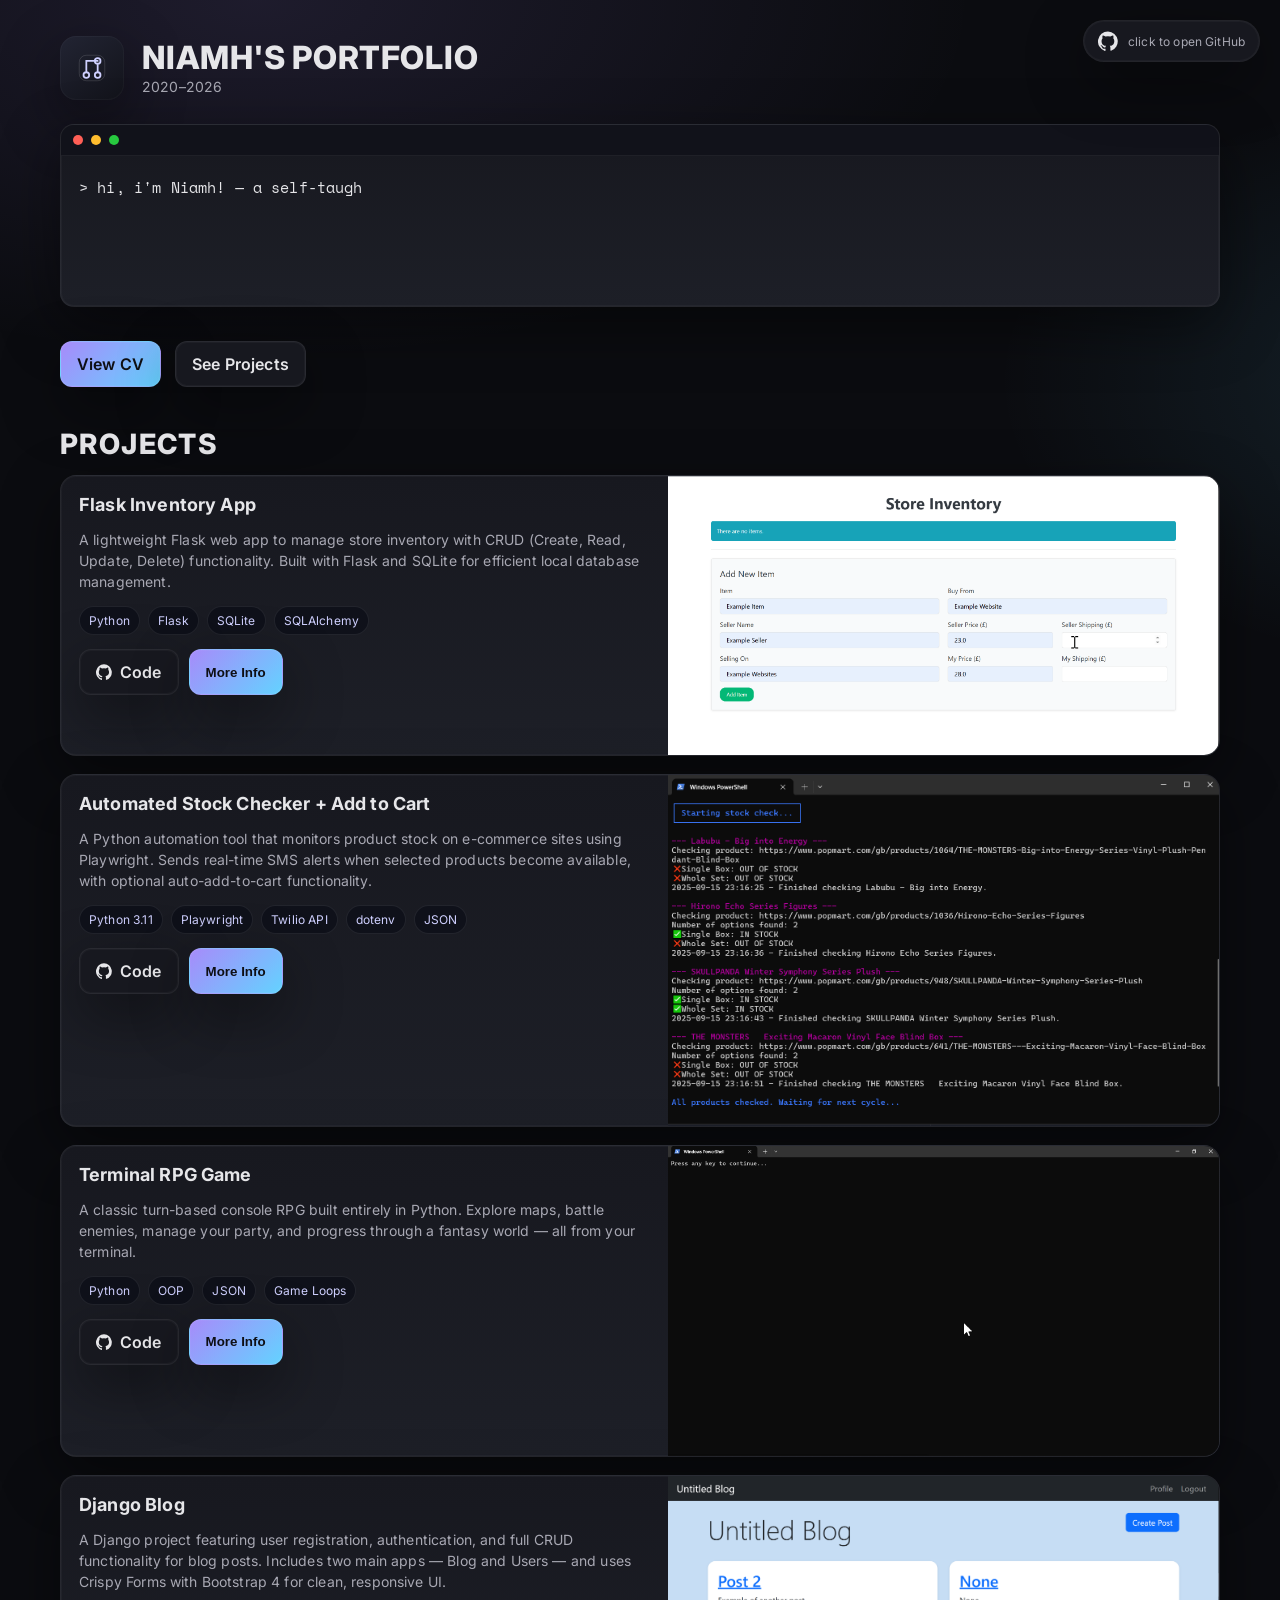
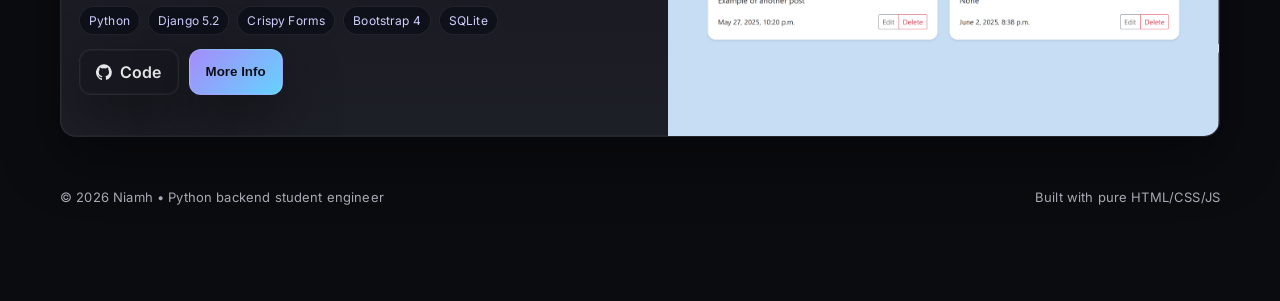
==== commit dd54f9c8: "gitignore added, index.html now updated so projects can display additional info on projects" ====
--- a/index.html
+++ b/index.html
@@ -259,6 +259,30 @@
         title: "Flask Inventory App",
         name: "flaskinventoryapp",
         desc: "A lightweight Flask web app to manage store inventory with CRUD (Create, Read, Update, Delete) functionality. Built with Flask and SQLite for efficient local database management.",
+         // NEW: longer explanation just for the popup
+    longDesc: `
+      This project is a small but complete inventory management system built with Flask.
+      It supports creating, editing, deleting and listing products, with validation and
+      SQLite as the backing database.
+
+      I built it to learn how to structure a Flask app with blueprints and ORM models,
+      and to practice thinking about data flows from the database up to the UI.
+    `,
+
+    // NEW: bullet points just for the popup
+    highlights: [
+      "Full CRUD for products (create, read, update, delete)",
+      "Uses SQLAlchemy models and migrations",
+      "Search and filter inventory records",
+      "Clear separation between routes, templates and models"
+    ],
+
+    // NEW: what you learned / focus
+    learning: [
+      "Structuring a Flask project for growth",
+      "Designing RESTful routes for basic resources",
+      "Working with SQLite and SQLAlchemy relationships"
+    ],
         stack: ["Python", "Flask", "SQLite", "SQLAlchemy"],
         links: { 
           repo: user_github_site + "/FlaskInventoryApp", 
@@ -348,22 +372,64 @@
 
     // Build the HTML that goes inside the popup modal for a project
     function buildProjectModalContent(p) {
-      return `
-        <h2>${p.title}</h2>
-        <p>${p.desc}</p>
-
-        <h3>Tech Stack</h3>
-        <ul>
-          ${p.stack.map(s => `<li>${s}</li>`).join('')}
-        </ul>
-
-        <img
-          src="assets/imgs/${p.name}/demo.gif"
-          style="width:100%;margin-top:12px;border-radius:10px"
-          onerror="this.onerror=null;this.src='assets/imgs/${p.name}/demo.png';"
-        >
-      `;
-    }
+  // fall back to desc if longDesc is missing
+  const mainText = p.longDesc || p.desc || "";
+
+  const highlightsSection = p.highlights && p.highlights.length
+    ? `
+      <h3>Key Features</h3>
+      <ul>
+        ${p.highlights.map(item => `<li>${item}</li>`).join('')}
+      </ul>
+    `
+    : "";
+
+  const learningSection = p.learning && p.learning.length
+    ? `
+      <h3>What I Learned</h3>
+      <ul>
+        ${p.learning.map(item => `<li>${item}</li>`).join('')}
+      </ul>
+    `
+    : "";
+
+  const stackSection = p.stack && p.stack.length
+    ? `
+      <h3>Tech Stack</h3>
+      <ul>
+        ${p.stack.map(s => `<li>${s}</li>`).join('')}
+      </ul>
+    `
+    : "";
+
+  const linksSection = p.links && (p.links.repo || p.links.demo)
+    ? `
+      <h3>Links</h3>
+      <ul>
+        ${p.links.repo ? `<li><a href="${p.links.repo}" target="_blank" rel="noopener">Source code on GitHub</a></li>` : ""}
+        ${p.links.demo ? `<li><a href="${p.links.demo}" target="_blank" rel="noopener">Live demo</a></li>` : ""}
+      </ul>
+    `
+    : "";
+
+  return `
+    <h2>${p.title}</h2>
+    <p>${mainText}</p>
+
+    ${highlightsSection}
+    ${learningSection}
+    ${stackSection}
+    ${linksSection}
+
+    <img
+      src="assets/imgs/${p.name}/demo.gif"
+      style="width:100%;margin-top:12px;border-radius:10px"
+      onerror="this.onerror=null;this.src='assets/imgs/${p.name}/demo.png';"
+      alt="${p.title} detailed demo"
+    >
+  `;
+}
+
 
     // ===== Modal logic =====
     function openModal(html) {
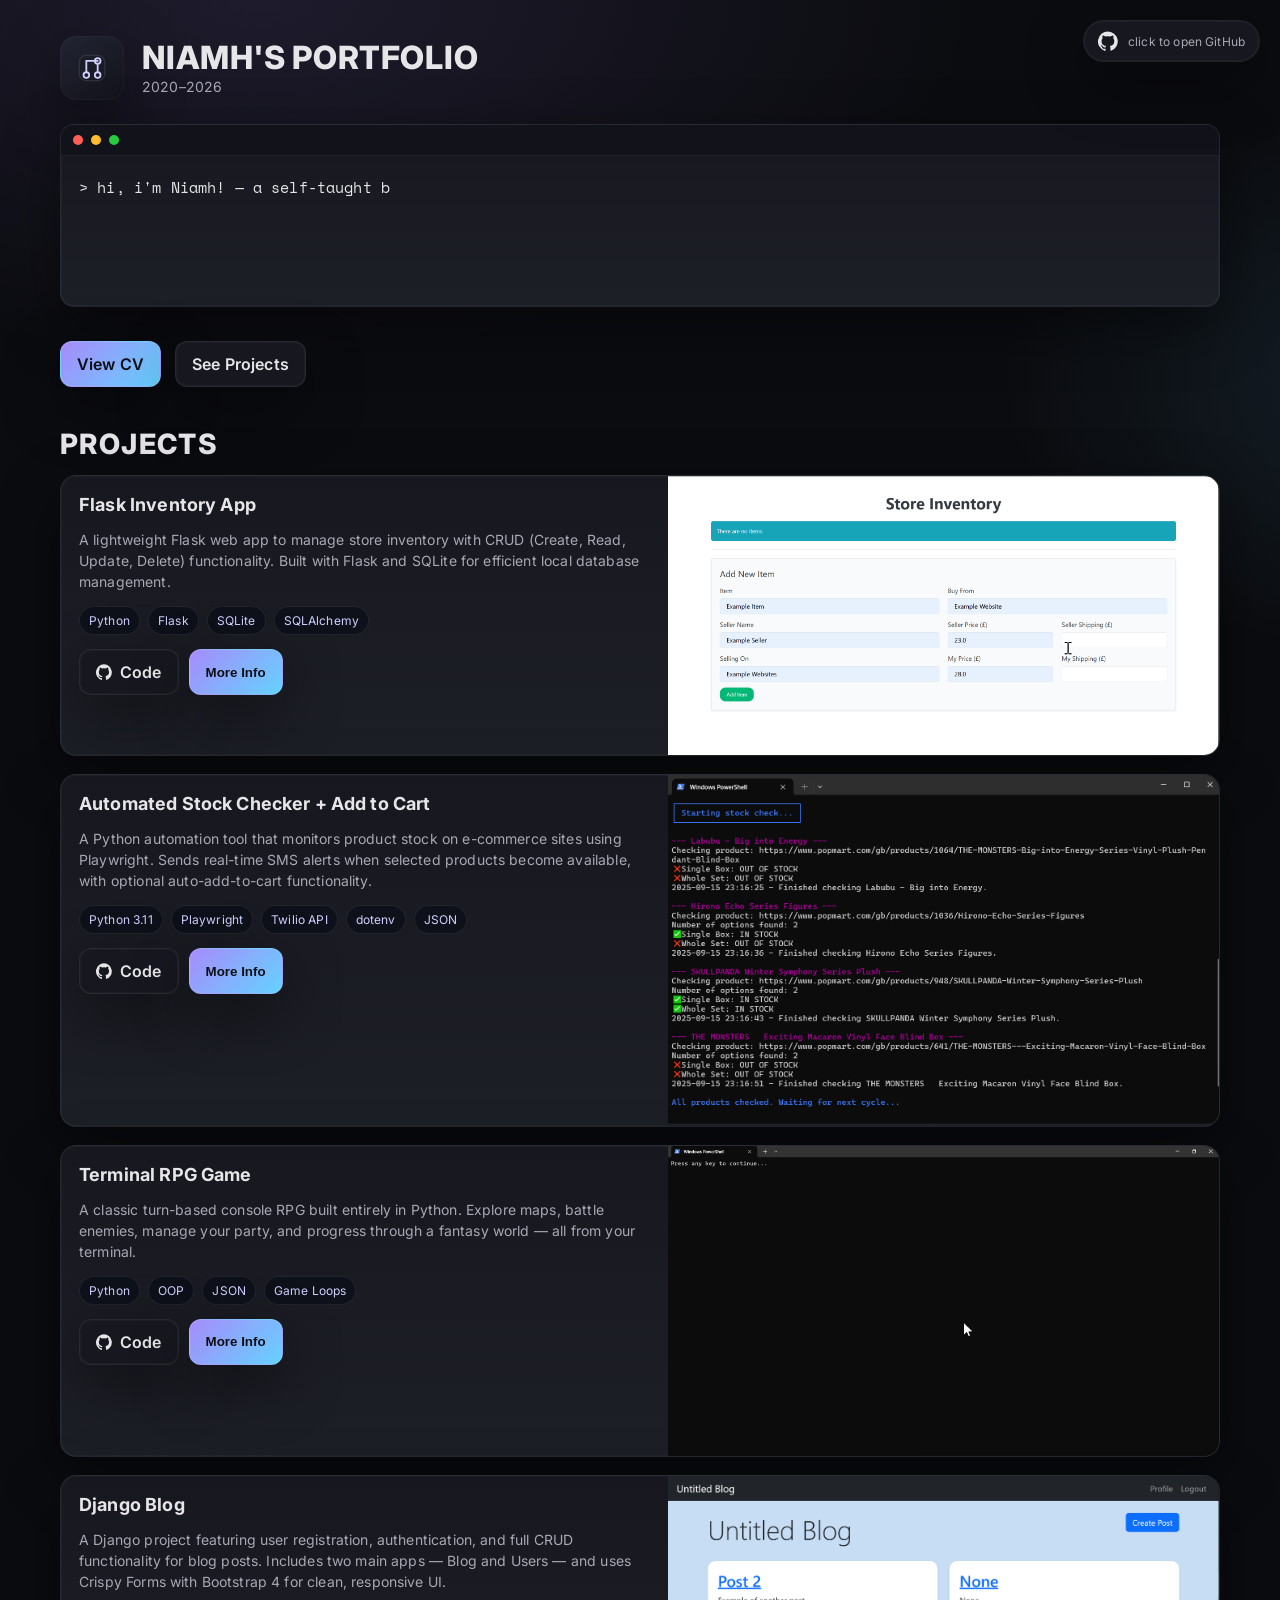
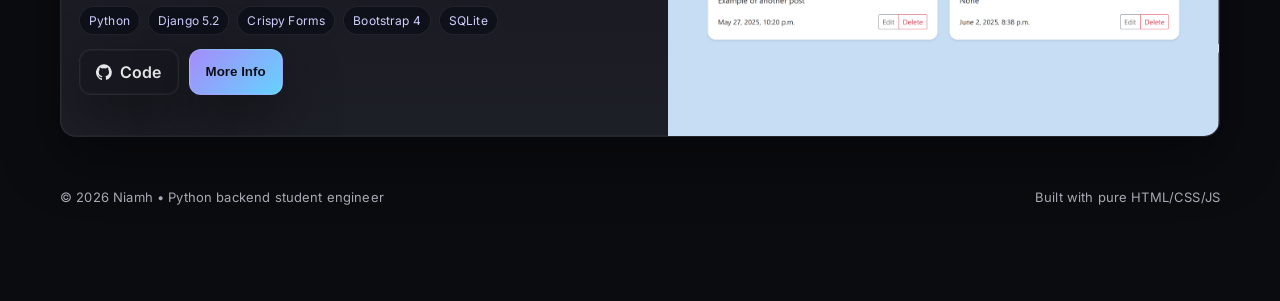
==== commit 360c21dc: "refactor(structure): extract scripts/styles to assets and modularise project data" ====
--- a/index.html
+++ b/index.html
@@ -7,153 +7,7 @@
   <link rel="preconnect" href="https://fonts.googleapis.com">
   <link rel="preconnect" href="https://fonts.gstatic.com" crossorigin>
   <link href="https://fonts.googleapis.com/css2?family=Inter:wght@400;600;800&family=Space+Mono:wght@400;700&display=swap" rel="stylesheet">
-  <style>
-    :root{
-      --bg:#0b0c10;
-      --panel:#17181f;
-      --panel-2:#1d1f27;
-      --text:#e6e6e9;
-      --muted:#a8a8b3;
-      --accent:#a78bfa;    /* lavender */
-      --accent-2:#64d2ff;  /* blue */
-      --ok:#41d695;
-      --shadow: 0 20px 60px rgba(0,0,0,.45), 0 0 0 1px rgba(255,255,255,.03) inset;
-      --radius: 18px;
-    }
-    *{box-sizing:border-box}
-    html,body{margin:0}
-    body{
-      font-family: Inter, system-ui, -apple-system, Segoe UI, Roboto, Ubuntu, Cantarell, Noto Sans, "Helvetica Neue", Arial, "Apple Color Emoji", "Segoe UI Emoji";
-      background: radial-gradient(1200px 600px at 20% 0%, rgba(167,139,250,.12), transparent 60%),
-                  radial-gradient(900px 500px at 120% 20%, rgba(100,210,255,.12), transparent 60%),
-                  var(--bg);
-      color:var(--text);
-      letter-spacing:.15px;
-    }
-    a{color:inherit}
-    .container{max-width:1200px;margin:0 auto;padding:28px 20px 96px}
-
-    /* Header */
-    header{display:flex;align-items:center;gap:18px;margin-top:8px;margin-bottom:24px}
-    .logo{
-      display:grid;place-items:center;height:64px;width:64px;border-radius:16px;background:linear-gradient(145deg, #222433, #12131a);
-      box-shadow: var(--shadow);
-    }
-    .logo svg{height:34px}
-    .title{line-height:1}
-    .title h1{font-weight:800;margin:0;font-size:32px;letter-spacing:.8px}
-    .title p{margin:6px 0 0;color:var(--muted);font-size:14px}
-
-    /* GitHub bubble */
-    .github-fab{position:fixed;right:20px;top:20px;z-index:50}
-    .github-fab a{display:flex;align-items:center;gap:10px;background:var(--panel);padding:10px 14px;border-radius:999px;text-decoration:none;color:var(--text);box-shadow:var(--shadow);border:1px solid rgba(255,255,255,.05)}
-    .github-fab .hint{font-size:12px;color:var(--muted)}
-    .github-fab svg{height:20px;width:20px}
-
-    /* Intro terminal */
-    .intro{display:grid;grid-template-columns:1fr;gap:24px;align-items:start;margin-bottom:40px}
-    .term{
-      background:linear-gradient(180deg, var(--panel), var(--panel-2));
-      border-radius:14px;box-shadow:var(--shadow);
-      border:1px solid rgba(255,255,255,.06);
-      overflow:hidden;
-    }
-    .term-header{display:flex;align-items:center;gap:8px;padding:10px 12px;border-bottom:1px solid rgba(255,255,255,.06);background:#11121a}
-    .dot{height:10px;width:10px;border-radius:10px}
-    .dot.red{background:#ff5f56}.dot.yellow{background:#ffbd2e}.dot.green{background:#27c93f}
-    .term-body{font-family:"Space Mono", ui-monospace, SFMono-Regular, Menlo, Monaco, Consolas, "Liberation Mono", "Courier New", monospace;
-      padding:20px 18px 24px;font-size:15px;white-space:pre-wrap;min-height:150px}
-    .caret{display:inline-block;width:9px;height:1.15em;background:#9aa1ff;vertical-align:-2px;margin-left:2px;animation:blink 1.1s steps(2,end) infinite}
-    @keyframes blink{50%{opacity:0}}
-
-    .cta-row{display:flex;gap:14px;margin-top:10px}
-    .btn{display:inline-flex;align-items:center;gap:8px;padding:12px 16px;border-radius:12px;text-decoration:none;font-weight:600;border:1px solid rgba(255,255,255,.08);box-shadow:var(--shadow);cursor:pointer}
-    .btn.primary{background:linear-gradient(135deg, var(--accent), var(--accent-2));color:#0e0f14}
-    .btn.ghost{background:var(--panel);color:var(--text)}
-
-    /* Projects */
-    .section-title{font-size:28px;font-weight:800;margin:26px 0 14px;letter-spacing:1.4px}
-    .projects{display:grid;grid-template-columns:repeat(12,1fr);gap:18px}
-    .card{grid-column:span 12;background:linear-gradient(180deg, var(--panel), var(--panel-2));border:1px solid rgba(255,255,255,.06);border-radius:16px;overflow:hidden;display:grid;grid-template-columns:1.1fr 1fr;box-shadow:var(--shadow)}
-    .card-media{position:relative;background:#0e0f14;min-height:160px}
-    .thumb{position:absolute;inset:0;display:grid;place-items:center;font-family:"Space Mono";color:#9aa1ff;opacity:.9}
-    .card-body{padding:18px}
-    .card h3{margin:0 0 8px;font-size:18px}
-    .desc{color:var(--muted);font-size:14px;line-height:1.5}
-    .stack{display:flex;flex-wrap:wrap;gap:8px;margin:12px 0 14px}
-    .tag{font-size:12px;padding:6px 9px;border-radius:999px;background:#0f111a;border:1px solid rgba(255,255,255,.08);color:#cfd0ff}
-    .card-actions{display:flex;gap:10px;flex-wrap:wrap}
-
-    .github-icon{height:16px;width:16px}
-
-    @media (max-width:950px){
-      .card{grid-template-columns:1fr}
-    }
-    @media (min-width:780px){
-      .card{grid-column:span 12}
-    }
-
-    /* Make project images cover box neatly */
-    .card-media { display:flex; align-items:center; justify-content:center; overflow:hidden; }
-    .card-media img { width:100%; height:100%; object-fit:cover; }
-
-    /* ===== Simple Popup Modal ===== */
-    .modal {
-      position: fixed;
-      inset: 0;
-      display: none;
-      z-index: 3000;
-    }
-
-    .modal.show {
-      display: block;
-    }
-
-    .modal-backdrop {
-      position: absolute;
-      inset: 0;
-      background: rgba(0, 0, 0, 0.75);
-    }
-
-    /* make popup window use terminal styling */
-    .modal-content {
-      position: absolute;
-      top: 50%;
-      left: 50%;
-      transform: translate(-50%, -50%);
-      width: min(850px, 90%);
-      max-height: 85vh;
-      overflow-y: auto;
-      padding: 0; /* header + body handle padding */
-      border-radius: 14px;
-      box-shadow: var(--shadow);
-      border: 1px solid rgba(255,255,255,0.08);
-      background: linear-gradient(180deg, var(--panel), var(--panel-2));
-      font-family: "Space Mono", ui-monospace, monospace;
-    }
-
-    /* close button now lives in the terminal header */
-    .modal-close {
-      margin-left: auto;
-      background: transparent;
-      border: none;
-      color: var(--muted);
-      cursor: pointer;
-      font-size: 18px;
-      padding: 0;
-    }
-
-    footer{margin-top:52px;color:var(--muted);font-size:13px;display:flex;justify-content:space-between;gap:10px;flex-wrap:wrap}
-
-
-    .modal-body-terminal {
-    font-family: "Space Mono", ui-monospace, monospace;
-    padding: 20px 18px 24px;
-    font-size: 15px;
-    white-space: normal;  /* important */
-  }
-
-  </style>
+  <link rel="stylesheet" href="assets/css/style.css">
 </head>
 <body>
   <!-- Floating GitHub CTA -->
@@ -217,255 +71,8 @@
     </div>
   </div>
 
-  <script>
-    // ====== Editable profile links ======
-    const LINKS = {
-      github: "https://github.com/nievyx/",
-      cv: "https://your-cv-link.example.com/Niamh_CV.pdf"
-    };
-
-    // ====== Intro typewriter ======
-    const introLines = [
-      "> hi, i'm Niamh! — a self-taught backend developer and first-year software engineering student ",
-      "> i love designing efficient python APIs, automating workflows, and exploring devops practices",
-      "> currently expanding my skills through projects and open to remote opportunities"
-    ];
-
-    function typeInto(el, lines, speed=28){
-      let i=0, line=0; el.textContent="";
-      function tick(){
-        if(line >= lines.length){
-          if(!el.querySelector('.caret')){
-            const c=document.createElement('span');
-            c.className='caret';
-            el.appendChild(c);
-          }
-          return;
-        }
-        if(i < lines[line].length){
-          el.textContent += lines[line][i++];
-        }else{
-          el.textContent += "\n"; line++; i=0;
-        }
-        requestAnimationFrame(()=>setTimeout(tick, speed));
-      }
-      tick();
-    }
-
-    // ====== Projects data ====== 
-    const user_github_site = "https://github.com/nievyx"
-    const projects = [
-      {
-        title: "Flask Inventory App",
-        name: "flaskinventoryapp",
-        desc: "A lightweight Flask web app to manage store inventory with CRUD (Create, Read, Update, Delete) functionality. Built with Flask and SQLite for efficient local database management.",
-         // NEW: longer explanation just for the popup
-    longDesc: `
-      This project is a small but complete inventory management system built with Flask.
-      It supports creating, editing, deleting and listing products, with validation and
-      SQLite as the backing database.
-
-      I built it to learn how to structure a Flask app with blueprints and ORM models,
-      and to practice thinking about data flows from the database up to the UI.
-    `,
-
-    // NEW: bullet points just for the popup
-    highlights: [
-      "Full CRUD for products (create, read, update, delete)",
-      "Uses SQLAlchemy models and migrations",
-      "Search and filter inventory records",
-      "Clear separation between routes, templates and models"
-    ],
-
-    // NEW: what you learned / focus
-    learning: [
-      "Structuring a Flask project for growth",
-      "Designing RESTful routes for basic resources",
-      "Working with SQLite and SQLAlchemy relationships"
-    ],
-        stack: ["Python", "Flask", "SQLite", "SQLAlchemy"],
-        links: { 
-          repo: user_github_site + "/FlaskInventoryApp", 
-          demo: null 
-        }
-      },
-      {
-        title: "Automated Stock Checker + Add to Cart",
-        name: "playwright-auto-checker",
-        desc: "A Python automation tool that monitors product stock on e-commerce sites using Playwright. Sends real-time SMS alerts when selected products become available, with optional auto-add-to-cart functionality.",
-        stack: ["Python 3.11", "Playwright", "Twilio API", "dotenv", "JSON"],
-        links: { 
-          repo: user_github_site + "/playwright-auto-checker", 
-          demo: null
-        }
-      },
-      {
-        title: "Terminal RPG Game",
-        name: "class-based-rpg-python",
-        desc: "A classic turn-based console RPG built entirely in Python. Explore maps, battle enemies, manage your party, and progress through a fantasy world — all from your terminal.",
-        stack: ["Python", "OOP", "JSON", "Game Loops"],
-        links: { 
-          repo: user_github_site + "/class-based-rpg-python", 
-          demo: null 
-        }
-      },
-      {
-        title: "Django Blog",
-        name: "django_project",
-        desc: "A Django project featuring user registration, authentication, and full CRUD functionality for blog posts. Includes two main apps — Blog and Users — and uses Crispy Forms with Bootstrap 4 for clean, responsive UI.",
-        stack: ["Python", "Django 5.2", "Crispy Forms", "Bootstrap 4", "SQLite"],
-        links: { 
-          repo: user_github_site + "/Django_Project", 
-          demo: null 
-        }
-      }
-    ];
-    
-    function projectCard(p){
-      const grid = document.createElement('article');
-      grid.className = 'card';
-
-      // build media
-      const media = document.createElement('div');
-      media.className = 'card-media';
-
-      const img = document.createElement('img');
-      img.src = `assets/imgs/${p.name}/demo.gif`;   // try .gif first
-      img.alt = `${p.title} demo`;
-      img.loading = "lazy";
-
-      // fallback to PNG if the GIF doesn’t exist
-      img.onerror = () => {
-        img.onerror = null; // prevent loop
-        img.src = `assets/imgs/${p.name}/demo.png`;
-      };
-      media.appendChild(img);
-
-      grid.innerHTML = `
-        <div class="card-body">
-          <h3>${p.title}</h3>
-          <p class="desc">${p.desc}</p>
-          <div class="stack">
-            ${p.stack.map(s=>`<span class="tag">${s}</span>`).join('')}
-          </div>
-          <div class="card-actions">
-            ${p.links.repo ? `
-              <a class="btn ghost" href="${p.links.repo}" target="_blank" rel="noopener">
-                <svg class="github-icon" viewBox="0 0 24 24" fill="currentColor" aria-hidden="true">
-                  <path d="M12 .5a12 12 0 0 0-3.79 23.39c.6.11.82-.26.82-.58l-.01-2.04c-3.34.73-4.04-1.61-4.04-1.61-.54-1.39-1.31-1.76-1.31-1.76-1.07-.73.08-.72.08-.72 1.19.08 1.82 1.23 1.82 1.23 1.05 1.8 2.75 1.28 3.42.98.11-.76.41-1.28.75-1.57-2.66-.3-5.47-1.34-5.47-5.97 0-1.32.47-2.39 1.23-3.24-.12-.3-.53-1.52.12-3.17 0 0 1.01-.32 3.3 1.23a11.5 11.5 0 0 1 6 0c2.29-1.55 3.3-1.23 3.3-1.23.65 1.65.24 2.87.12 3.17.76.85 1.23 1.92 1.23 3.24 0 4.64-2.81 5.67-5.49 5.97.42.36.8 1.08.8 2.18l-.01 3.23c0 .32.21.7.83.58A12 12 0 0 0 12 .5Z"/>
-                </svg>
-                Code
-              </a>
-            `: ''}
-            ${p.links.demo ? `
-              <a class="btn primary" href="${p.links.demo}" target="_blank" rel="noopener">Live Demo</a>
-            `: ''}
-            <button class="btn primary more-info-btn" type="button" data-project="${p.name}">
-                              More Info
-            </button>
-          </div>
-        </div>
-      `;
-      grid.appendChild(media);
-      return grid;
-    }
-
-    // Build the HTML that goes inside the popup modal for a project
-    function buildProjectModalContent(p) {
-  // fall back to desc if longDesc is missing
-  const mainText = p.longDesc || p.desc || "";
-
-  const highlightsSection = p.highlights && p.highlights.length
-    ? `
-      <h3>Key Features</h3>
-      <ul>
-        ${p.highlights.map(item => `<li>${item}</li>`).join('')}
-      </ul>
-    `
-    : "";
-
-  const learningSection = p.learning && p.learning.length
-    ? `
-      <h3>What I Learned</h3>
-      <ul>
-        ${p.learning.map(item => `<li>${item}</li>`).join('')}
-      </ul>
-    `
-    : "";
-
-  const stackSection = p.stack && p.stack.length
-    ? `
-      <h3>Tech Stack</h3>
-      <ul>
-        ${p.stack.map(s => `<li>${s}</li>`).join('')}
-      </ul>
-    `
-    : "";
-
-  const linksSection = p.links && (p.links.repo || p.links.demo)
-    ? `
-      <h3>Links</h3>
-      <ul>
-        ${p.links.repo ? `<li><a href="${p.links.repo}" target="_blank" rel="noopener">Source code on GitHub</a></li>` : ""}
-        ${p.links.demo ? `<li><a href="${p.links.demo}" target="_blank" rel="noopener">Live demo</a></li>` : ""}
-      </ul>
-    `
-    : "";
-
-  return `
-    <h2>${p.title}</h2>
-    <p>${mainText}</p>
-
-    ${highlightsSection}
-    ${learningSection}
-    ${stackSection}
-    ${linksSection}
-
-    <img
-      src="assets/imgs/${p.name}/demo.gif"
-      style="width:100%;margin-top:12px;border-radius:10px"
-      onerror="this.onerror=null;this.src='assets/imgs/${p.name}/demo.png';"
-      alt="${p.title} detailed demo"
-    >
-  `;
-}
-
-
-    // ===== Modal logic =====
-    function openModal(html) {
-      document.getElementById("modal-inner").innerHTML = html;
-      document.getElementById("modal").classList.add("show");
-    }
-
-    function closeModal() {
-      document.getElementById("modal").classList.remove("show");
-    }
-
-    // Delegate clicks on "More Info" buttons
-    document.addEventListener('click', (event) => {
-      const btn = event.target.closest('.more-info-btn');
-      if (!btn) return;
-
-      const name = btn.dataset.project;
-      const p = projects.find(pr => pr.name === name);
-      if (!p) return;
-
-      const html = buildProjectModalContent(p);
-      openModal(html);
-    });
-
-    // Render
-    const projectsGrid = document.getElementById('projectsGrid');
-    projectsGrid.append(...projects.map(projectCard));
-    typeInto(document.getElementById('terminalText'), introLines, 18);
-
-    // Years & links
-    const y = new Date().getFullYear();
-    document.getElementById('year').textContent = y;
-    document.getElementById('footerYear').textContent = y;
-    document.getElementById('githubLink').href = LINKS.github;
-    document.getElementById('cvBtn').href = LINKS.cv;
-  </script>
+<script src="assets/js/projects.js"></script>
+<script src="assets/js/main.js"></script>
 </body>
 </html>
 
--- a/assets/css/style.css
+++ b/assets/css/style.css
@@ -0,0 +1,144 @@
+:root{
+      --bg:#0b0c10;
+      --panel:#17181f;
+      --panel-2:#1d1f27;
+      --text:#e6e6e9;
+      --muted:#a8a8b3;
+      --accent:#a78bfa;    /* lavender */
+      --accent-2:#64d2ff;  /* blue */
+      --ok:#41d695;
+      --shadow: 0 20px 60px rgba(0,0,0,.45), 0 0 0 1px rgba(255,255,255,.03) inset;
+      --radius: 18px;
+    }
+    *{box-sizing:border-box}
+    html,body{margin:0}
+    body{
+      font-family: Inter, system-ui, -apple-system, Segoe UI, Roboto, Ubuntu, Cantarell, Noto Sans, "Helvetica Neue", Arial, "Apple Color Emoji", "Segoe UI Emoji";
+      background: radial-gradient(1200px 600px at 20% 0%, rgba(167,139,250,.12), transparent 60%),
+                  radial-gradient(900px 500px at 120% 20%, rgba(100,210,255,.12), transparent 60%),
+                  var(--bg);
+      color:var(--text);
+      letter-spacing:.15px;
+    }
+    a{color:inherit}
+    .container{max-width:1200px;margin:0 auto;padding:28px 20px 96px}
+
+    /* Header */
+    header{display:flex;align-items:center;gap:18px;margin-top:8px;margin-bottom:24px}
+    .logo{
+      display:grid;place-items:center;height:64px;width:64px;border-radius:16px;background:linear-gradient(145deg, #222433, #12131a);
+      box-shadow: var(--shadow);
+    }
+    .logo svg{height:34px}
+    .title{line-height:1}
+    .title h1{font-weight:800;margin:0;font-size:32px;letter-spacing:.8px}
+    .title p{margin:6px 0 0;color:var(--muted);font-size:14px}
+
+    /* GitHub bubble */
+    .github-fab{position:fixed;right:20px;top:20px;z-index:50}
+    .github-fab a{display:flex;align-items:center;gap:10px;background:var(--panel);padding:10px 14px;border-radius:999px;text-decoration:none;color:var(--text);box-shadow:var(--shadow);border:1px solid rgba(255,255,255,.05)}
+    .github-fab .hint{font-size:12px;color:var(--muted)}
+    .github-fab svg{height:20px;width:20px}
+
+    /* Intro terminal */
+    .intro{display:grid;grid-template-columns:1fr;gap:24px;align-items:start;margin-bottom:40px}
+    .term{
+      background:linear-gradient(180deg, var(--panel), var(--panel-2));
+      border-radius:14px;box-shadow:var(--shadow);
+      border:1px solid rgba(255,255,255,.06);
+      overflow:hidden;
+    }
+    .term-header{display:flex;align-items:center;gap:8px;padding:10px 12px;border-bottom:1px solid rgba(255,255,255,.06);background:#11121a}
+    .dot{height:10px;width:10px;border-radius:10px}
+    .dot.red{background:#ff5f56}.dot.yellow{background:#ffbd2e}.dot.green{background:#27c93f}
+    .term-body{font-family:"Space Mono", ui-monospace, SFMono-Regular, Menlo, Monaco, Consolas, "Liberation Mono", "Courier New", monospace;
+      padding:20px 18px 24px;font-size:15px;white-space:pre-wrap;min-height:150px}
+    .caret{display:inline-block;width:9px;height:1.15em;background:#9aa1ff;vertical-align:-2px;margin-left:2px;animation:blink 1.1s steps(2,end) infinite}
+    @keyframes blink{50%{opacity:0}}
+
+    .cta-row{display:flex;gap:14px;margin-top:10px}
+    .btn{display:inline-flex;align-items:center;gap:8px;padding:12px 16px;border-radius:12px;text-decoration:none;font-weight:600;border:1px solid rgba(255,255,255,.08);box-shadow:var(--shadow);cursor:pointer}
+    .btn.primary{background:linear-gradient(135deg, var(--accent), var(--accent-2));color:#0e0f14}
+    .btn.ghost{background:var(--panel);color:var(--text)}
+
+    /* Projects */
+    .section-title{font-size:28px;font-weight:800;margin:26px 0 14px;letter-spacing:1.4px}
+    .projects{display:grid;grid-template-columns:repeat(12,1fr);gap:18px}
+    .card{grid-column:span 12;background:linear-gradient(180deg, var(--panel), var(--panel-2));border:1px solid rgba(255,255,255,.06);border-radius:16px;overflow:hidden;display:grid;grid-template-columns:1.1fr 1fr;box-shadow:var(--shadow)}
+    .card-media{position:relative;background:#0e0f14;min-height:160px}
+    .thumb{position:absolute;inset:0;display:grid;place-items:center;font-family:"Space Mono";color:#9aa1ff;opacity:.9}
+    .card-body{padding:18px}
+    .card h3{margin:0 0 8px;font-size:18px}
+    .desc{color:var(--muted);font-size:14px;line-height:1.5}
+    .stack{display:flex;flex-wrap:wrap;gap:8px;margin:12px 0 14px}
+    .tag{font-size:12px;padding:6px 9px;border-radius:999px;background:#0f111a;border:1px solid rgba(255,255,255,.08);color:#cfd0ff}
+    .card-actions{display:flex;gap:10px;flex-wrap:wrap}
+
+    .github-icon{height:16px;width:16px}
+
+    @media (max-width:950px){
+      .card{grid-template-columns:1fr}
+    }
+    @media (min-width:780px){
+      .card{grid-column:span 12}
+    }
+
+    /* Make project images cover box neatly */
+    .card-media { display:flex; align-items:center; justify-content:center; overflow:hidden; }
+    .card-media img { width:100%; height:100%; object-fit:cover; }
+
+    /* ===== Simple Popup Modal ===== */
+    .modal {
+      position: fixed;
+      inset: 0;
+      display: none;
+      z-index: 3000;
+    }
+
+    .modal.show {
+      display: block;
+    }
+
+    .modal-backdrop {
+      position: absolute;
+      inset: 0;
+      background: rgba(0, 0, 0, 0.75);
+    }
+
+    /* make popup window use terminal styling */
+    .modal-content {
+      position: absolute;
+      top: 50%;
+      left: 50%;
+      transform: translate(-50%, -50%);
+      width: min(850px, 90%);
+      max-height: 85vh;
+      overflow-y: auto;
+      padding: 0; /* header + body handle padding */
+      border-radius: 14px;
+      box-shadow: var(--shadow);
+      border: 1px solid rgba(255,255,255,0.08);
+      background: linear-gradient(180deg, var(--panel), var(--panel-2));
+      font-family: "Space Mono", ui-monospace, monospace;
+    }
+
+    /* close button now lives in the terminal header */
+    .modal-close {
+      margin-left: auto;
+      background: transparent;
+      border: none;
+      color: var(--muted);
+      cursor: pointer;
+      font-size: 18px;
+      padding: 0;
+    }
+
+    footer{margin-top:52px;color:var(--muted);font-size:13px;display:flex;justify-content:space-between;gap:10px;flex-wrap:wrap}
+
+
+    .modal-body-terminal {
+    font-family: "Space Mono", ui-monospace, monospace;
+    padding: 20px 18px 24px;
+    font-size: 15px;
+    white-space: normal;  /* important */
+  }
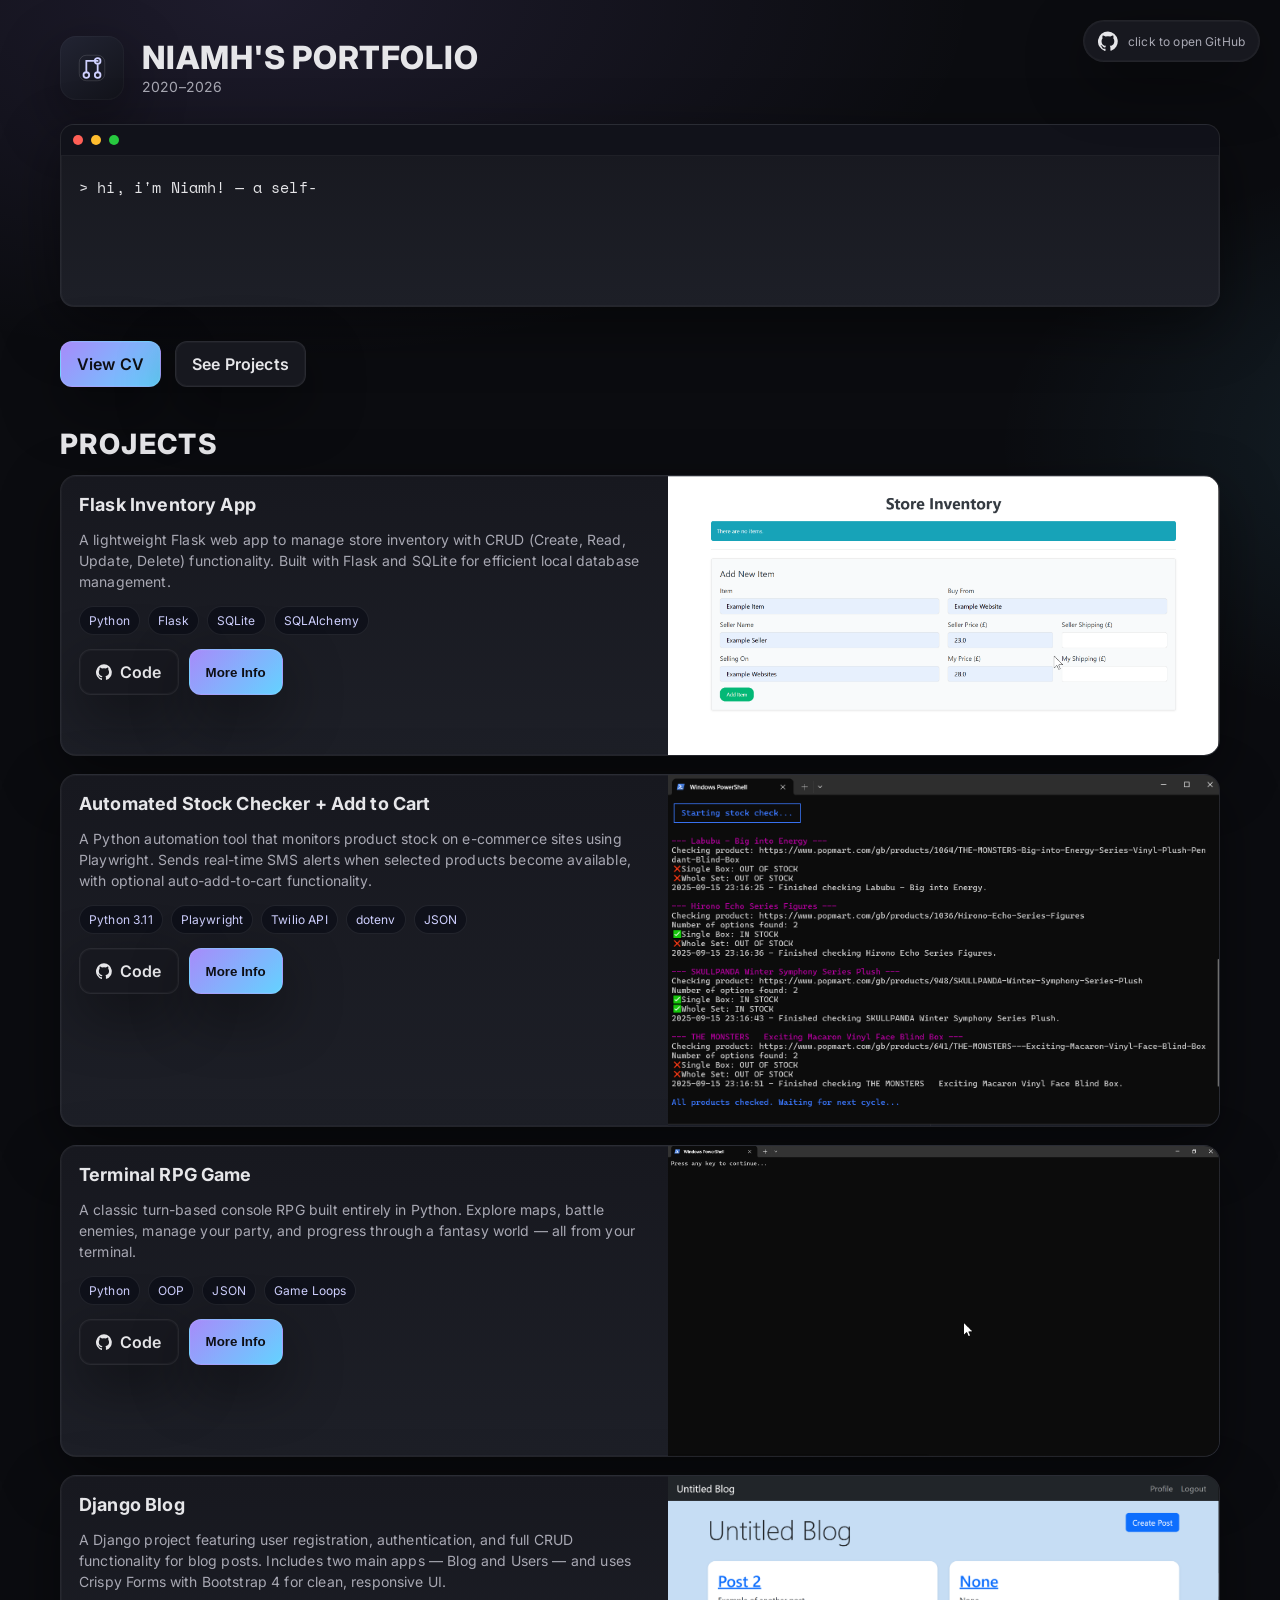
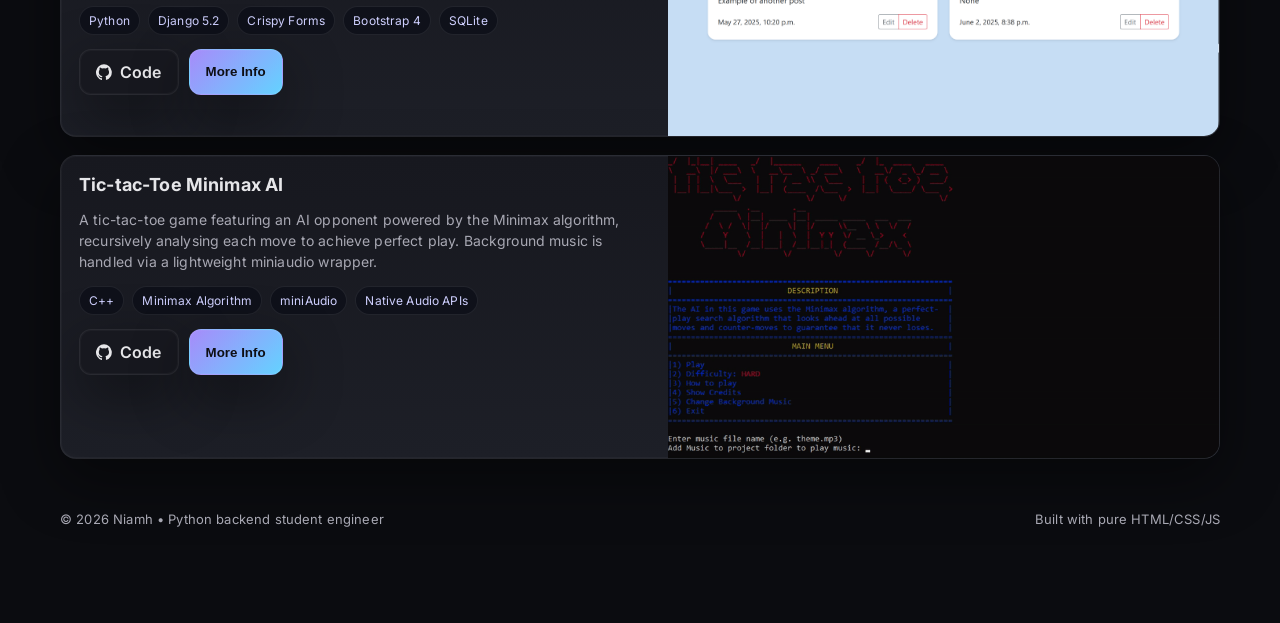
==== commit 35dbd8a3: "refactor: projects now in josn not js file" ====
--- a/index.html
+++ b/index.html
@@ -71,9 +71,7 @@
     </div>
   </div>
 
-<script src="assets/js/projects.js"></script>
-<script src="assets/js/main.js"></script>
+  <script src="assets/js/main.js" defer></script>
 </body>
 </html>
 
-
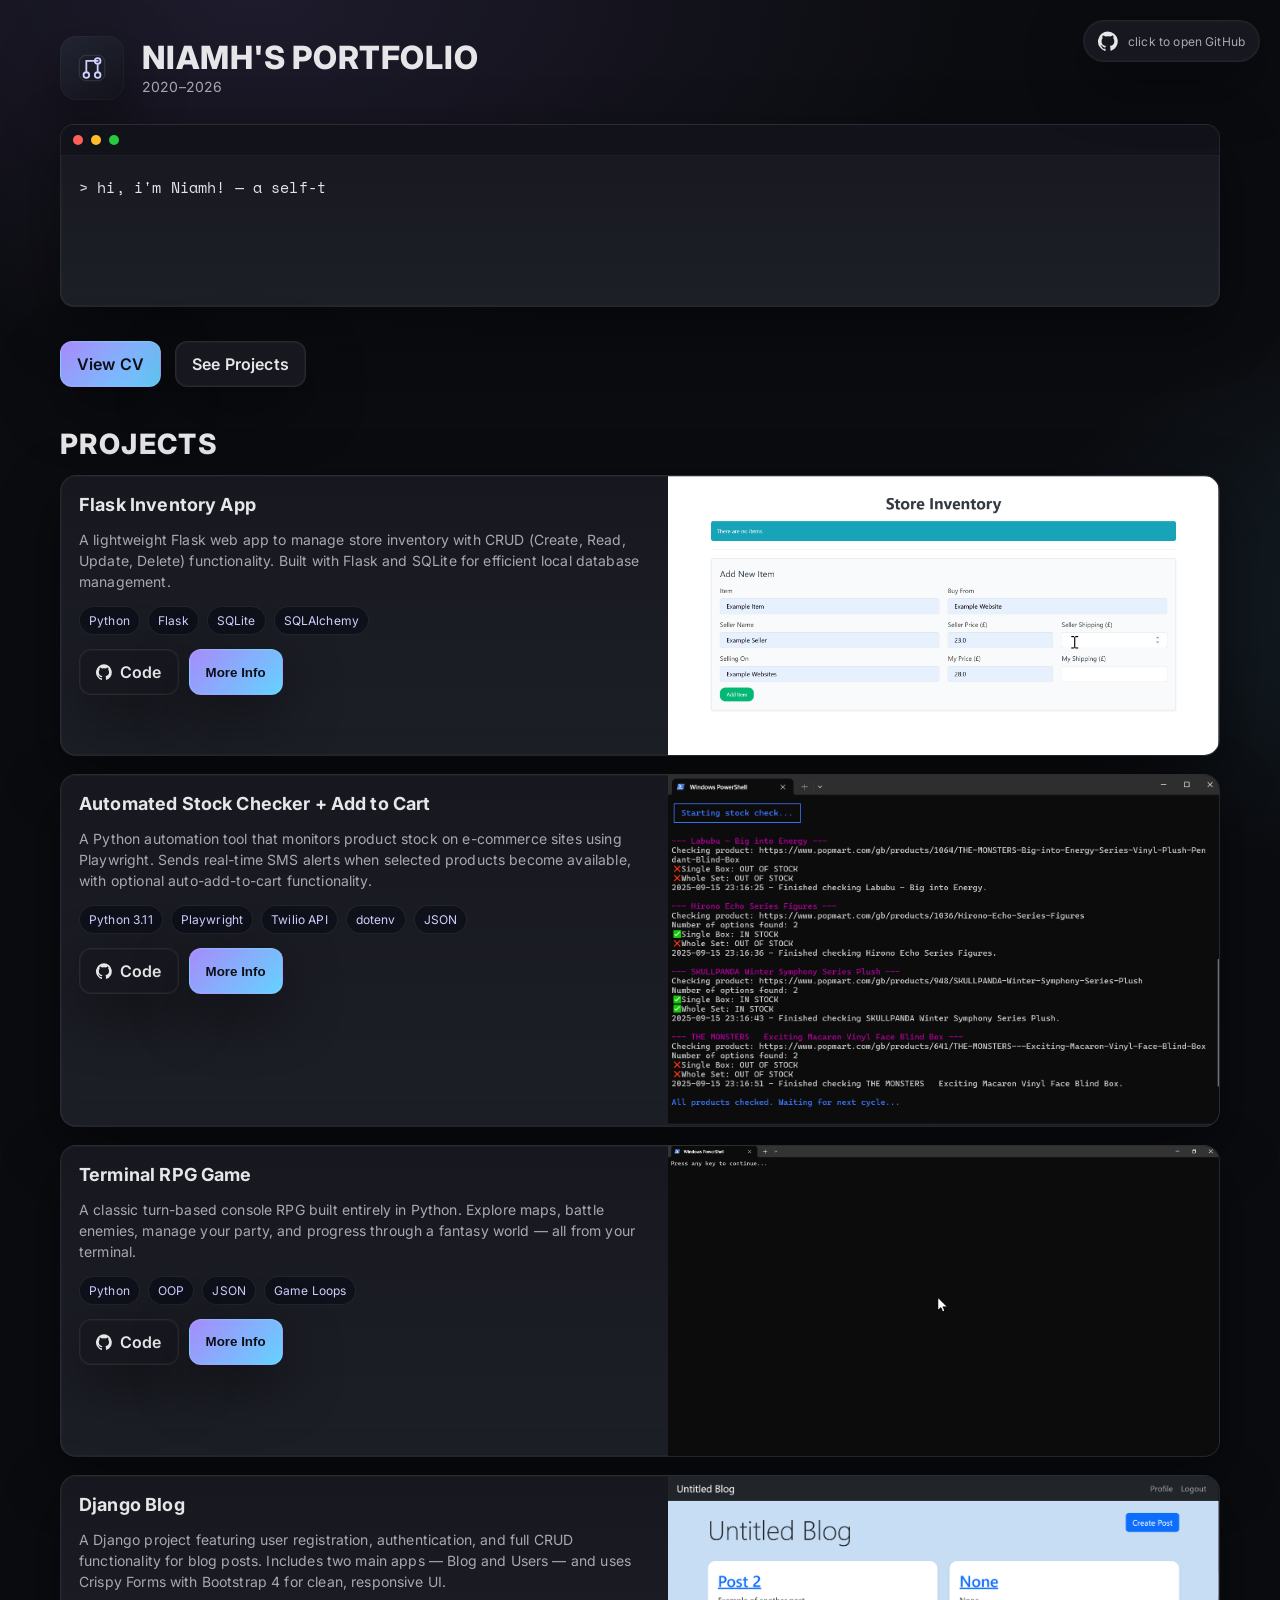
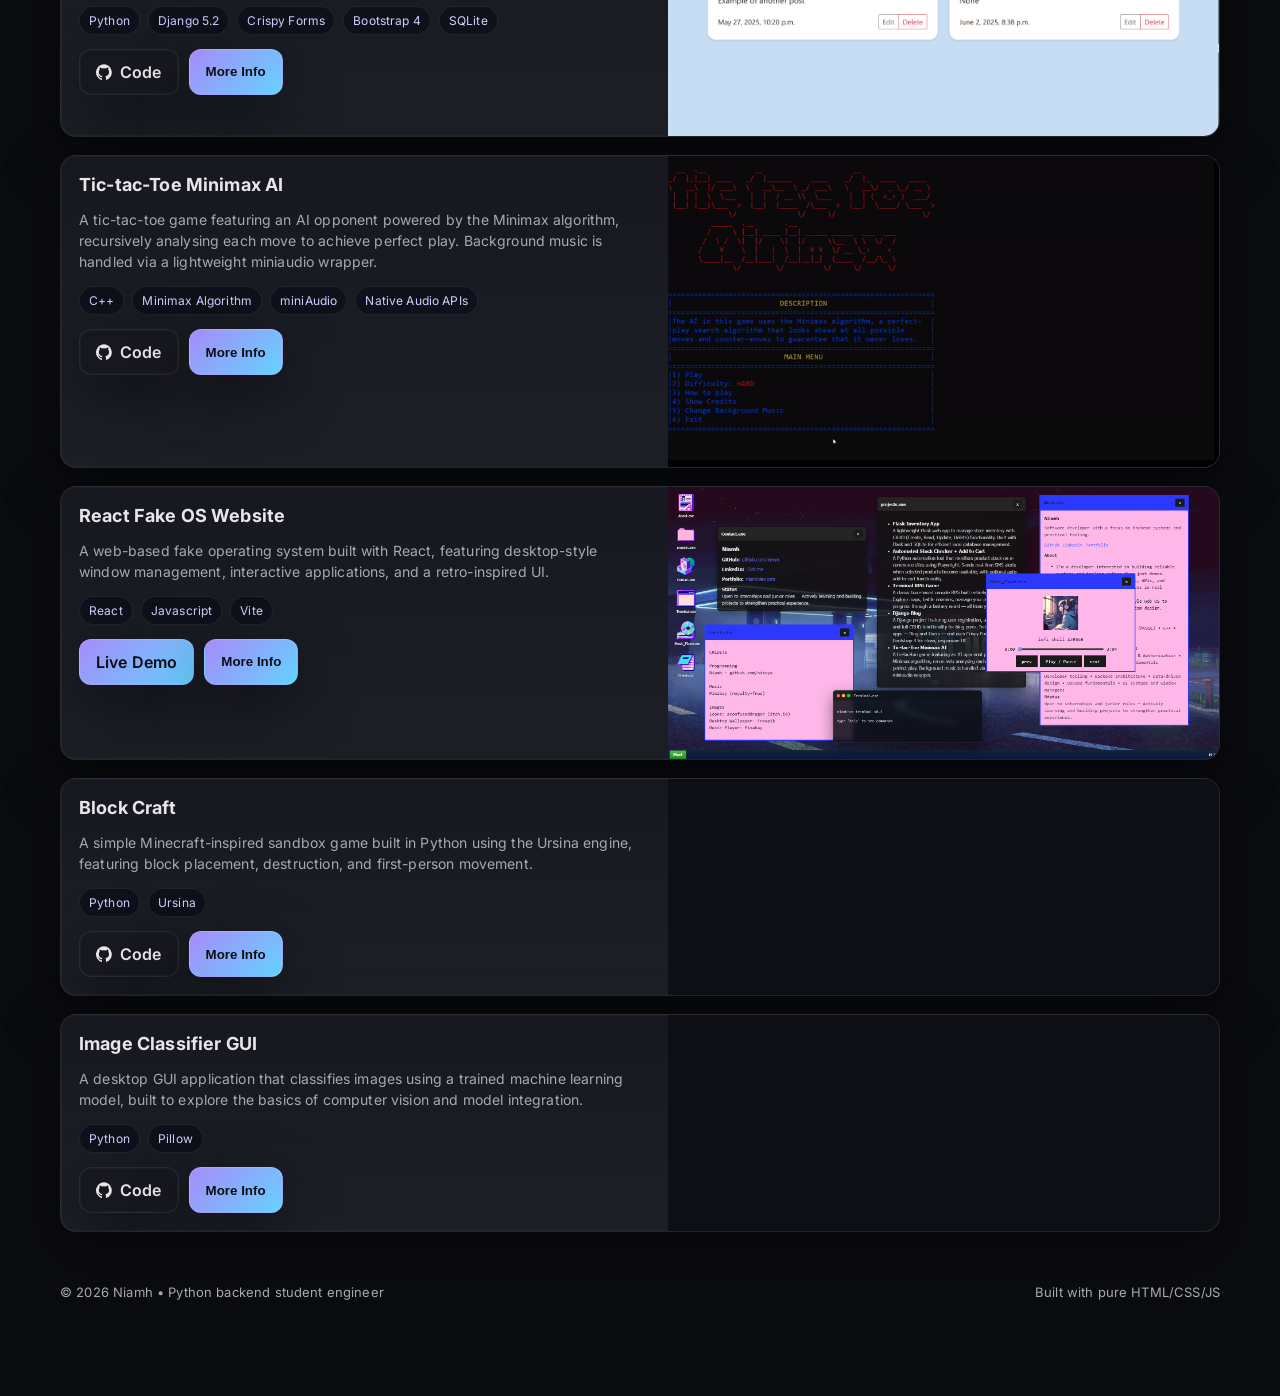
==== commit d96d7ed8: "intro typewriter logic moved to new intro.js" ====
--- a/index.html
+++ b/index.html
@@ -57,7 +57,7 @@
     </footer>
   </div>
 
-  <!-- UNIVERSAL POPUP MODAL (NOW TERMINAL-STYLED) -->
+  <!-- UNIVERSAL POPUP MODAL (TERMINAL-STYLED) -->
   <div id="modal" class="modal">
     <div class="modal-backdrop" onclick="closeModal()"></div>
     <div class="modal-content term">
@@ -72,6 +72,8 @@
   </div>
 
   <script src="assets/js/main.js" defer></script>
+  <script type="module" src="assets/js/main.js"></script>
+
 </body>
 </html>
 
--- a/assets/css/style.css
+++ b/assets/css/style.css
@@ -142,3 +142,23 @@
     font-size: 15px;
     white-space: normal;  /* important */
   }
+/*    TODO: Move with other media cards. */
+.card-media img,
+.card-media video {
+    width: 100%;
+    height: auto;
+    display: block;
+    object-fit: cover;
+}
+
+/* Modal media sizing */
+.modal-media video,
+.modal-media img {
+    width: 100%;
+    max-height: 70vh;
+    object-fit: contain;
+    border-radius: 10px;
+    display: block;
+    margin-top: 12px;
+}
+
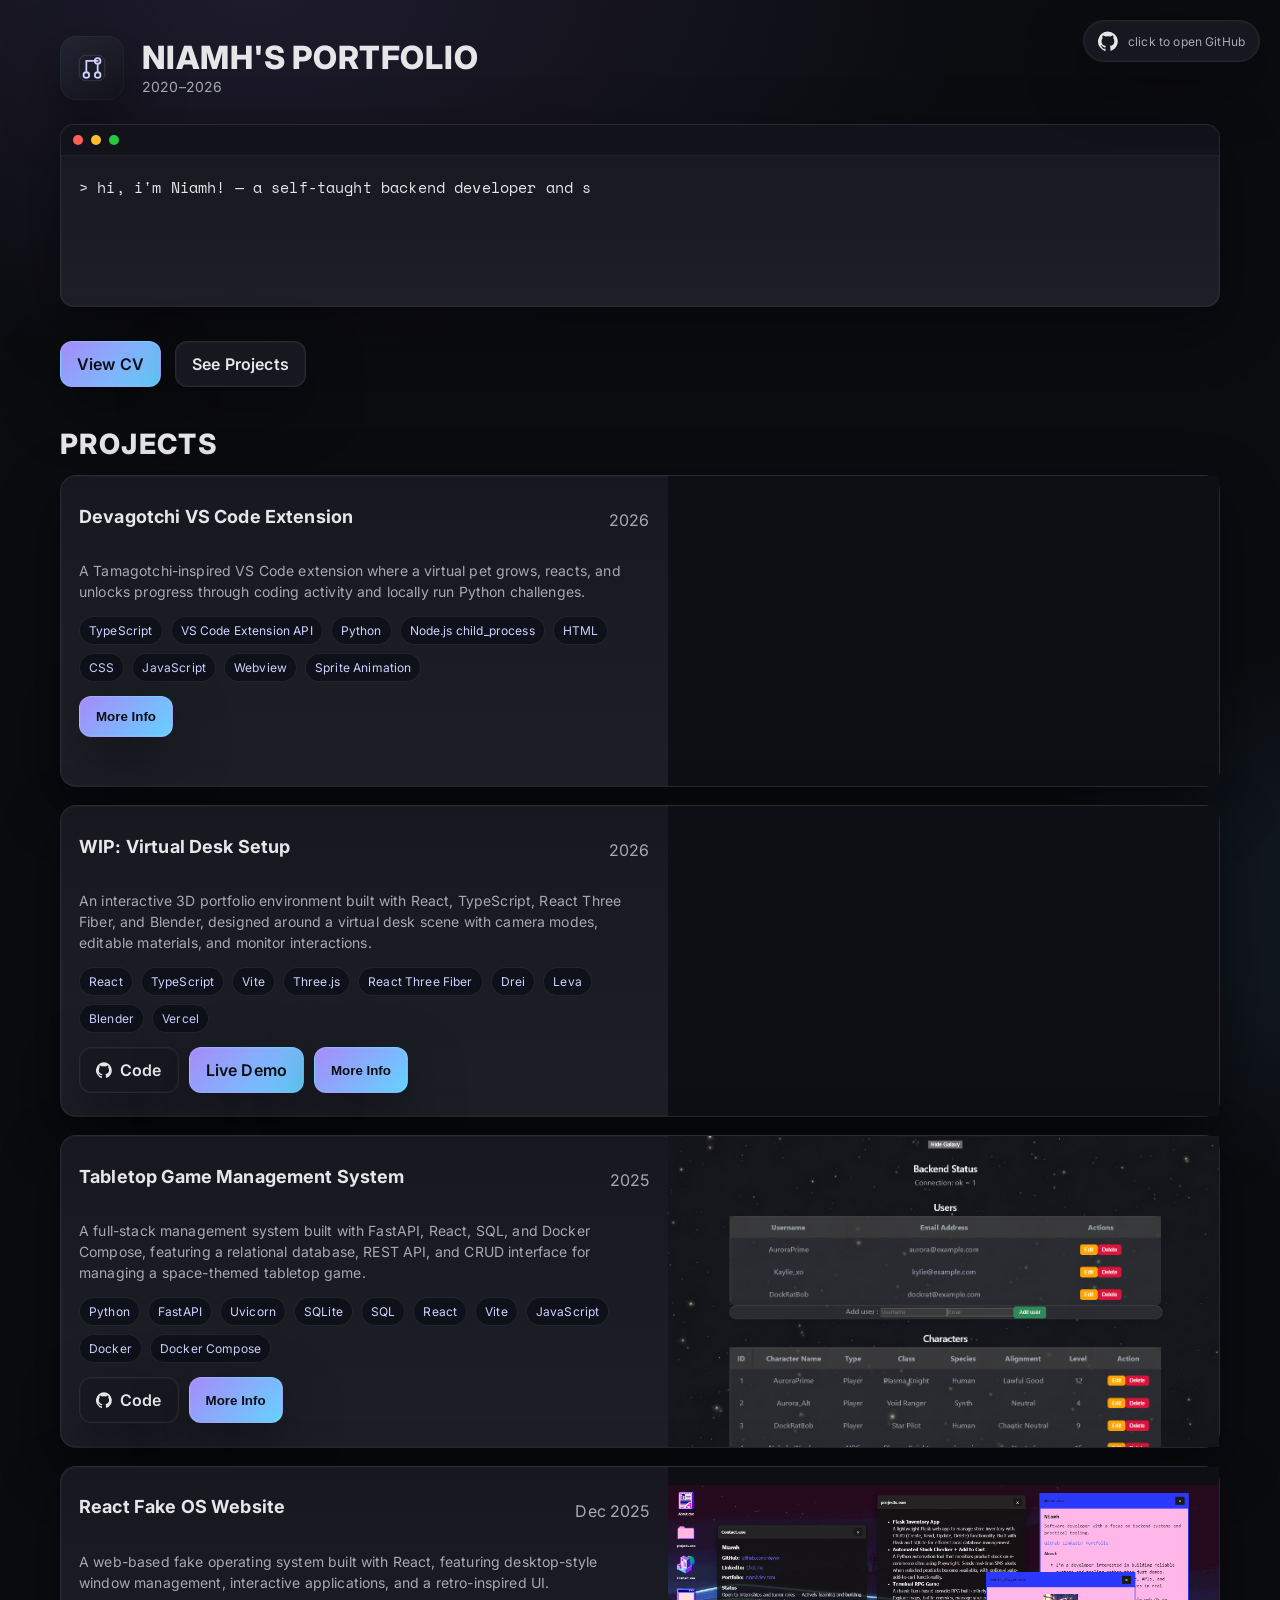
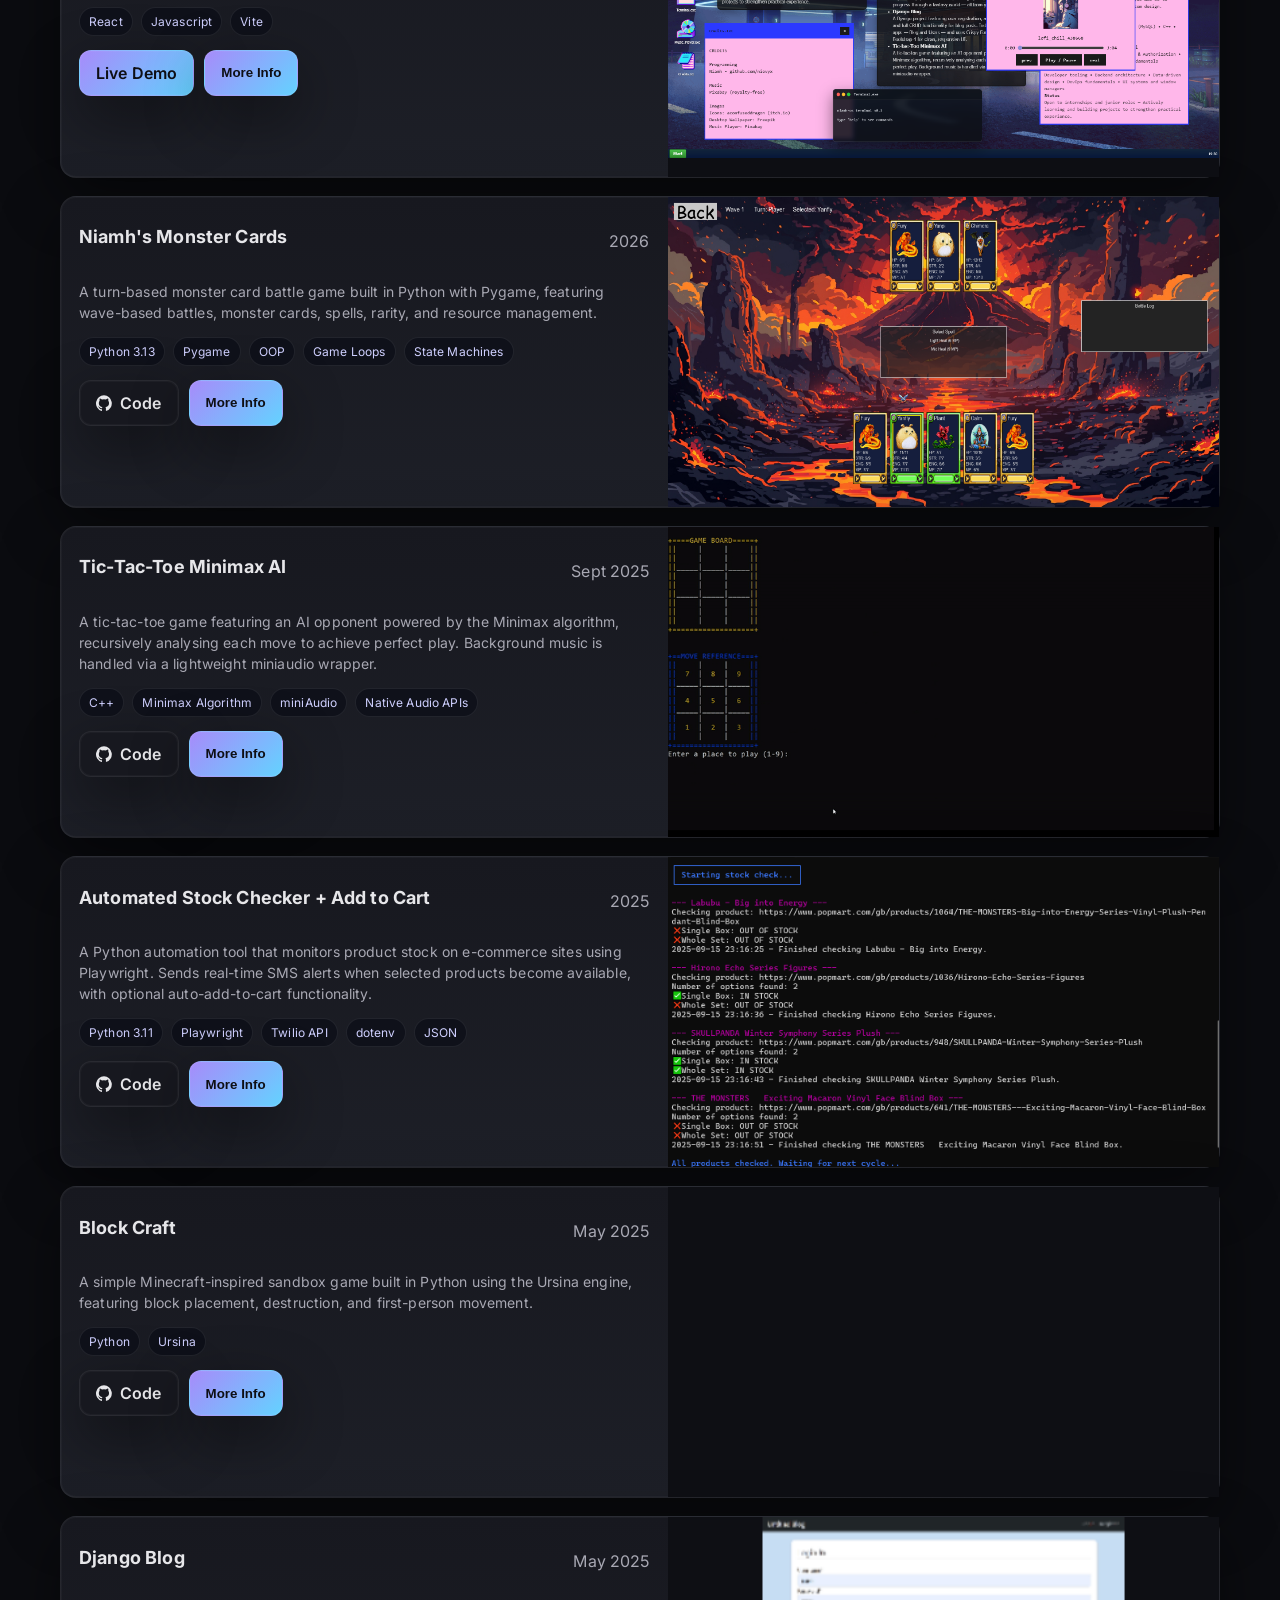
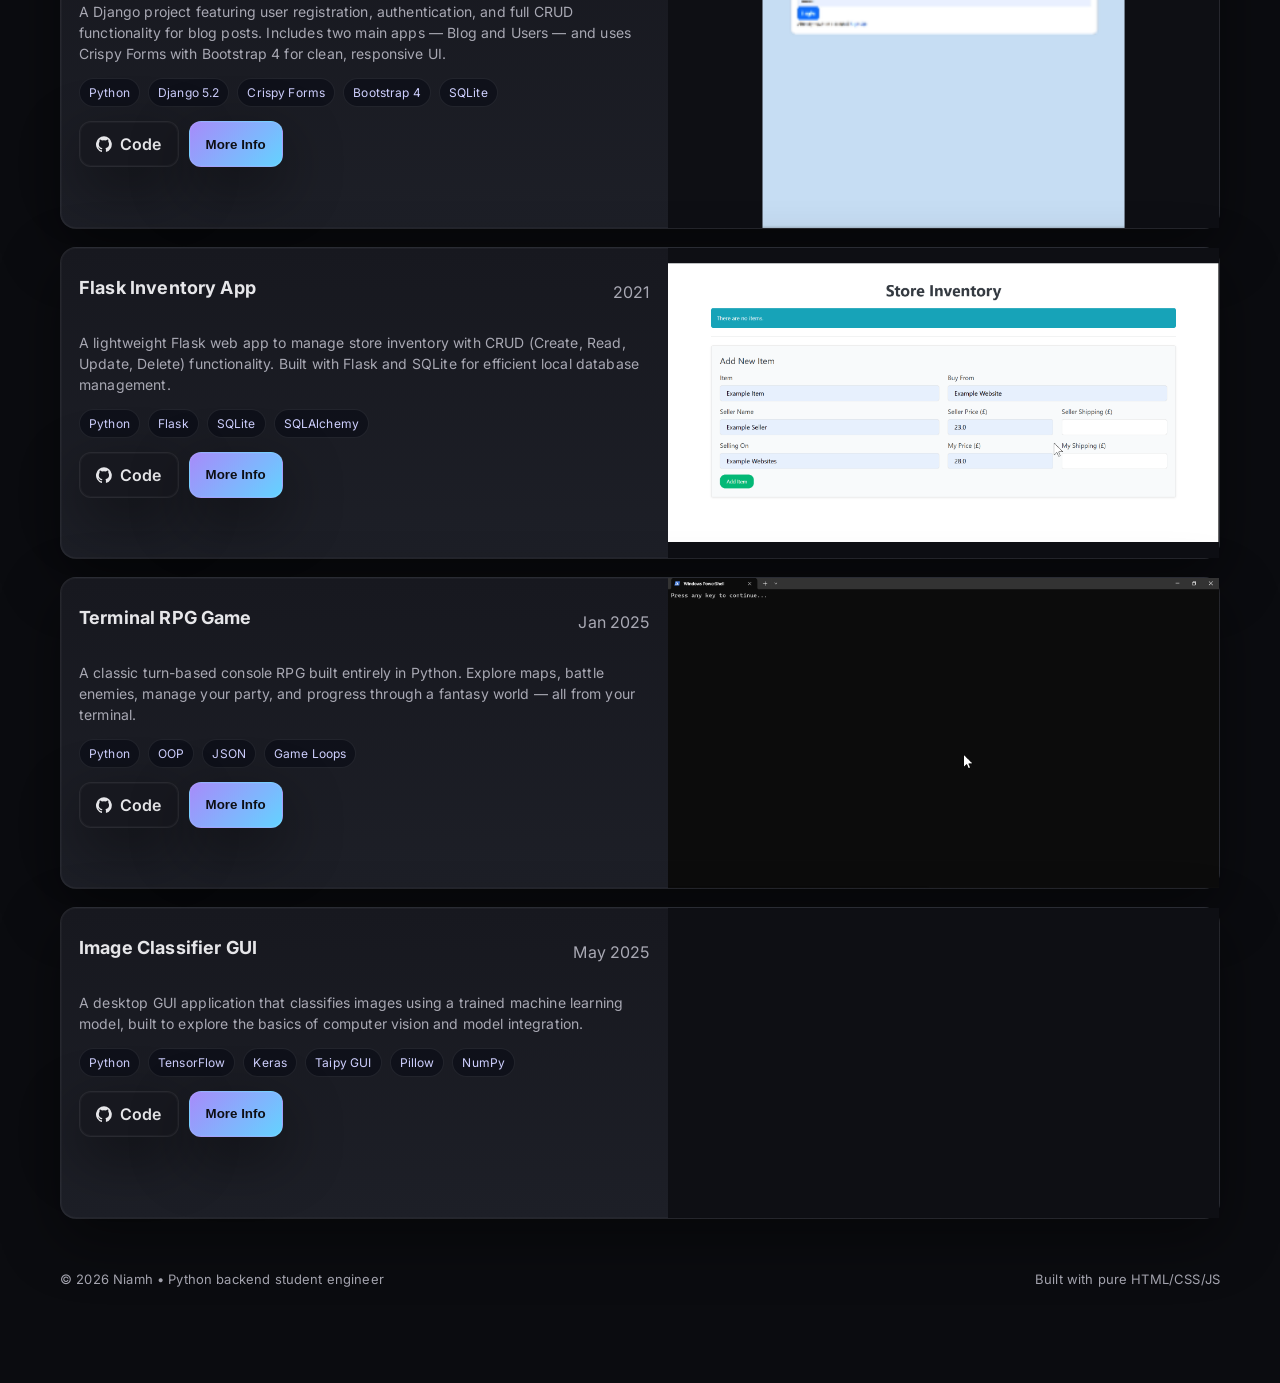
==== commit 82942933: "wip: glow on hover" ====
--- a/index.html
+++ b/index.html
@@ -8,6 +8,7 @@
   <link rel="preconnect" href="https://fonts.gstatic.com" crossorigin>
   <link href="https://fonts.googleapis.com/css2?family=Inter:wght@400;600;800&family=Space+Mono:wght@400;700&display=swap" rel="stylesheet">
   <link rel="stylesheet" href="assets/css/style.css">
+  <link rel="stylesheet" href="assets/css/card-glow.css">
 </head>
 <body>
   <!-- Floating GitHub CTA -->
@@ -70,8 +71,8 @@
       <div id="modal-inner" class="modal-body-terminal"></div>
     </div>
   </div>
-
-  <script src="assets/js/main.js" defer></script>
+<!-- this is app dup -->
+  <!-- <script src="assets/js/main.js" defer></script> -->
   <script type="module" src="assets/js/main.js"></script>
 
 </body>
--- a/assets/css/style.css
+++ b/assets/css/style.css
@@ -62,10 +62,13 @@
     .btn.ghost{background:var(--panel);color:var(--text)}
 
     /* Projects */
+    .title-container{display:flex;align-items:center;justify-content:space-between;gap:10px}
     .section-title{font-size:28px;font-weight:800;margin:26px 0 14px;letter-spacing:1.4px}
+    .date{color:var(--muted);font-size:16px;margin-bottom:8px}
+
     .projects{display:grid;grid-template-columns:repeat(12,1fr);gap:18px}
     .card{grid-column:span 12;background:linear-gradient(180deg, var(--panel), var(--panel-2));border:1px solid rgba(255,255,255,.06);border-radius:16px;overflow:hidden;display:grid;grid-template-columns:1.1fr 1fr;box-shadow:var(--shadow)}
-    .card-media{position:relative;background:#0e0f14;min-height:160px}
+    .card-media{position:relative;background:#0e0f14;min-height:220px;aspect-ratio:16/9;overflow:hidden}
     .thumb{position:absolute;inset:0;display:grid;place-items:center;font-family:"Space Mono";color:#9aa1ff;opacity:.9}
     .card-body{padding:18px}
     .card h3{margin:0 0 8px;font-size:18px}
@@ -85,7 +88,8 @@
 
     /* Make project images cover box neatly */
     .card-media { display:flex; align-items:center; justify-content:center; overflow:hidden; }
-    .card-media img { width:100%; height:100%; object-fit:cover; }
+    .card-media img,
+    .card-media video { width:100%; height:100%; object-fit:cover; display:block; }
 
     /* ===== Simple Popup Modal ===== */
     .modal {
@@ -161,4 +165,3 @@
     display: block;
     margin-top: 12px;
 }
-
--- a/assets/css/card-glow.css
+++ b/assets/css/card-glow.css
@@ -0,0 +1,39 @@
+
+@property --a {
+    syntax: "<angle>";
+    inherits: false;
+    initial-value: 0deg;
+}
+
+@keyframes spin {
+    to { --a: 360deg; }
+}
+
+.card {
+    position: relative;
+    isolation: isolate;
+    overflow: visible !important;
+}
+.card::before {
+    content: "";
+    position: absolute;
+    inset: -3px;
+    z-index: -1;
+    border-radius: inherit;
+    background: conic-gradient(
+        from var(--a),
+        transparent 0deg,
+        #7c3aed 80deg,
+        #06b6d4 160deg,
+        transparent 240deg,
+        #7c3aed 320deg,
+        transparent 360deg
+    );
+    opacity: 0;
+    transition: opacity 0.2s ease;
+}
+
+.card:hover::before {
+    opacity: 1;
+    animation: spin 5s linear infinite;
+}
